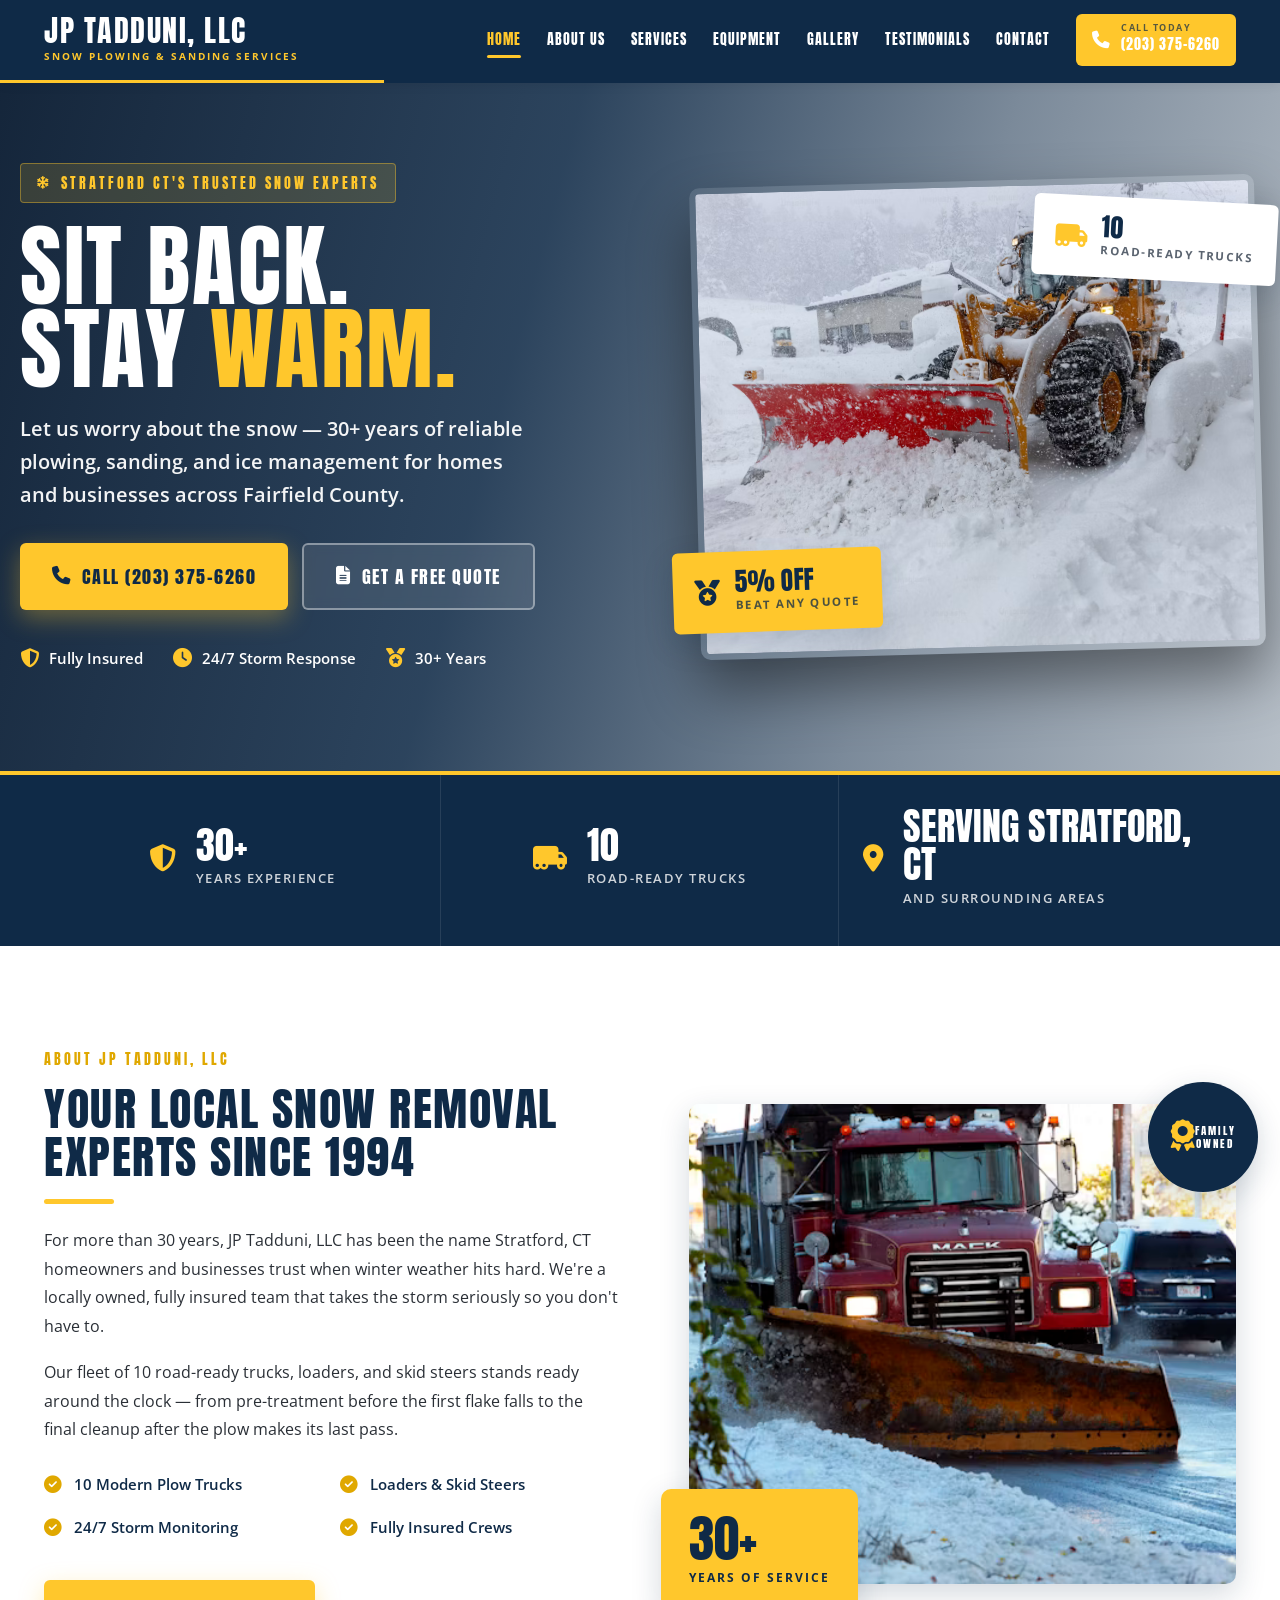
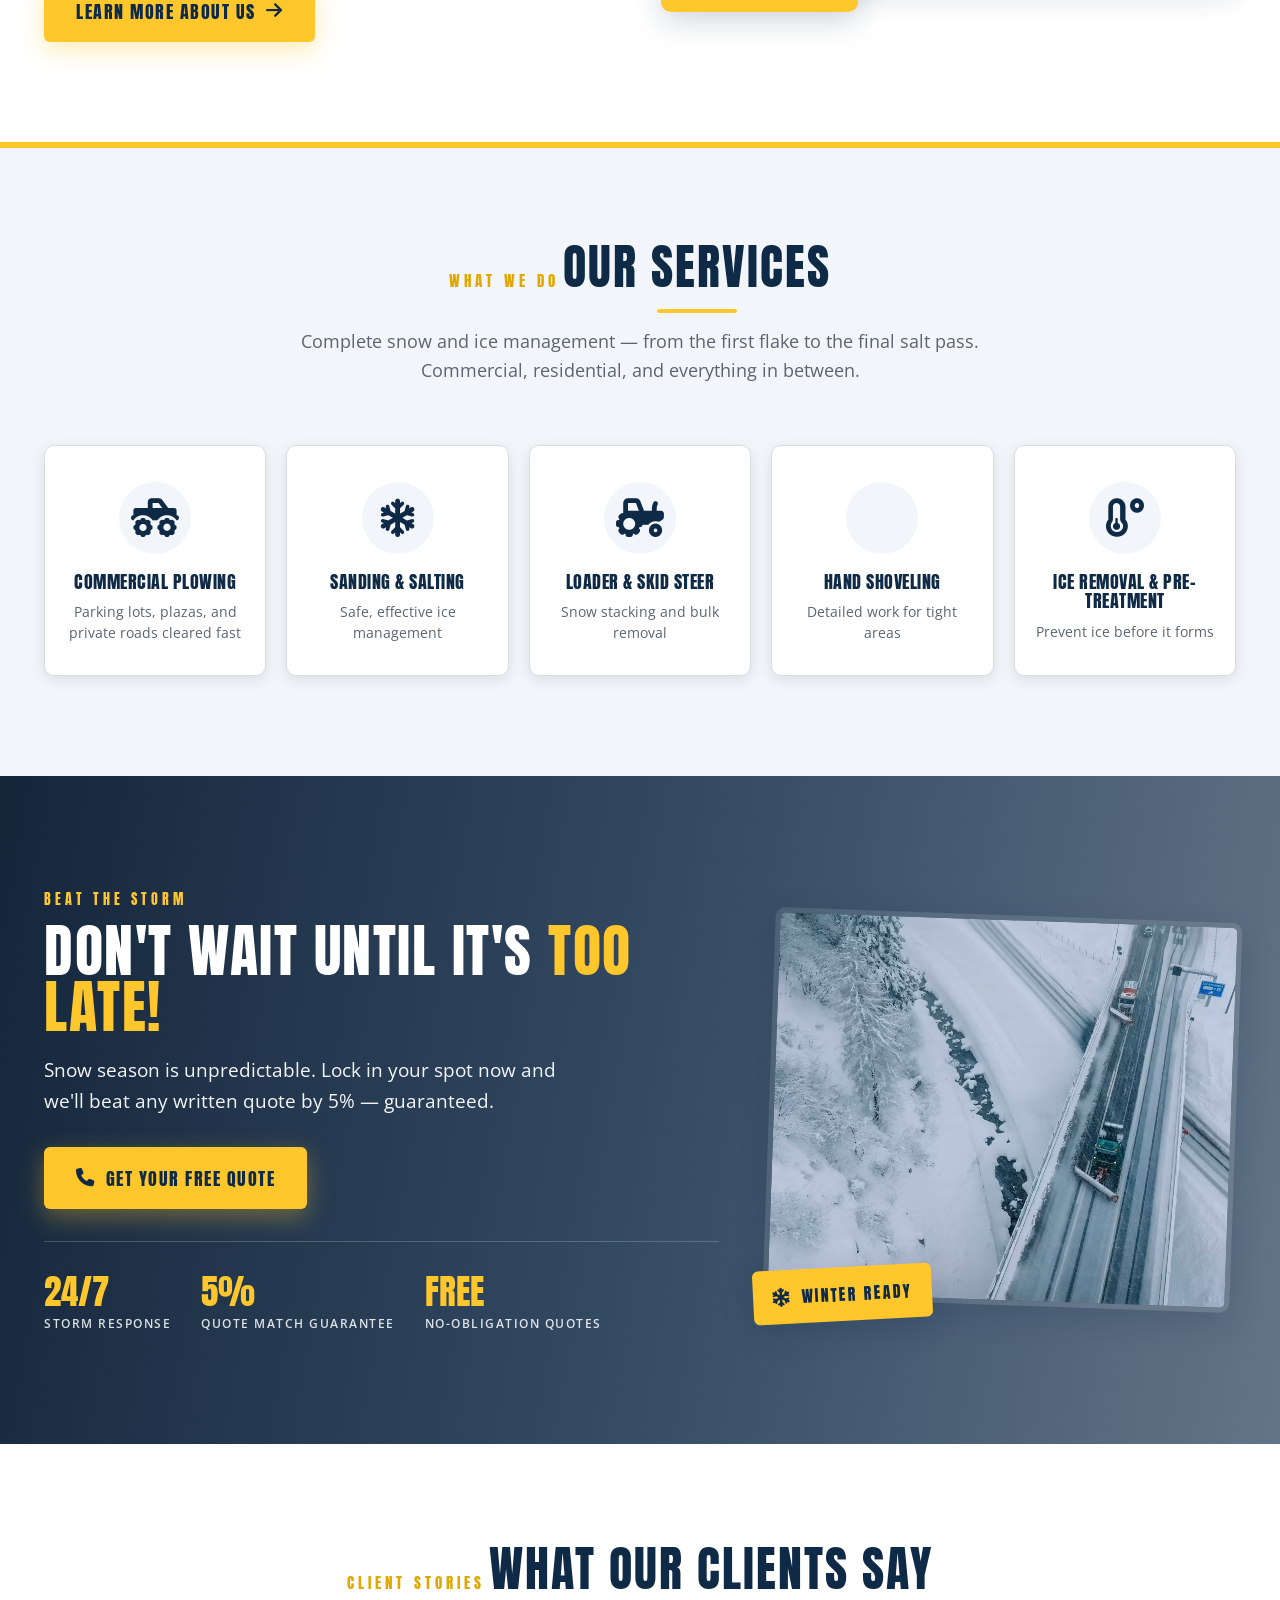
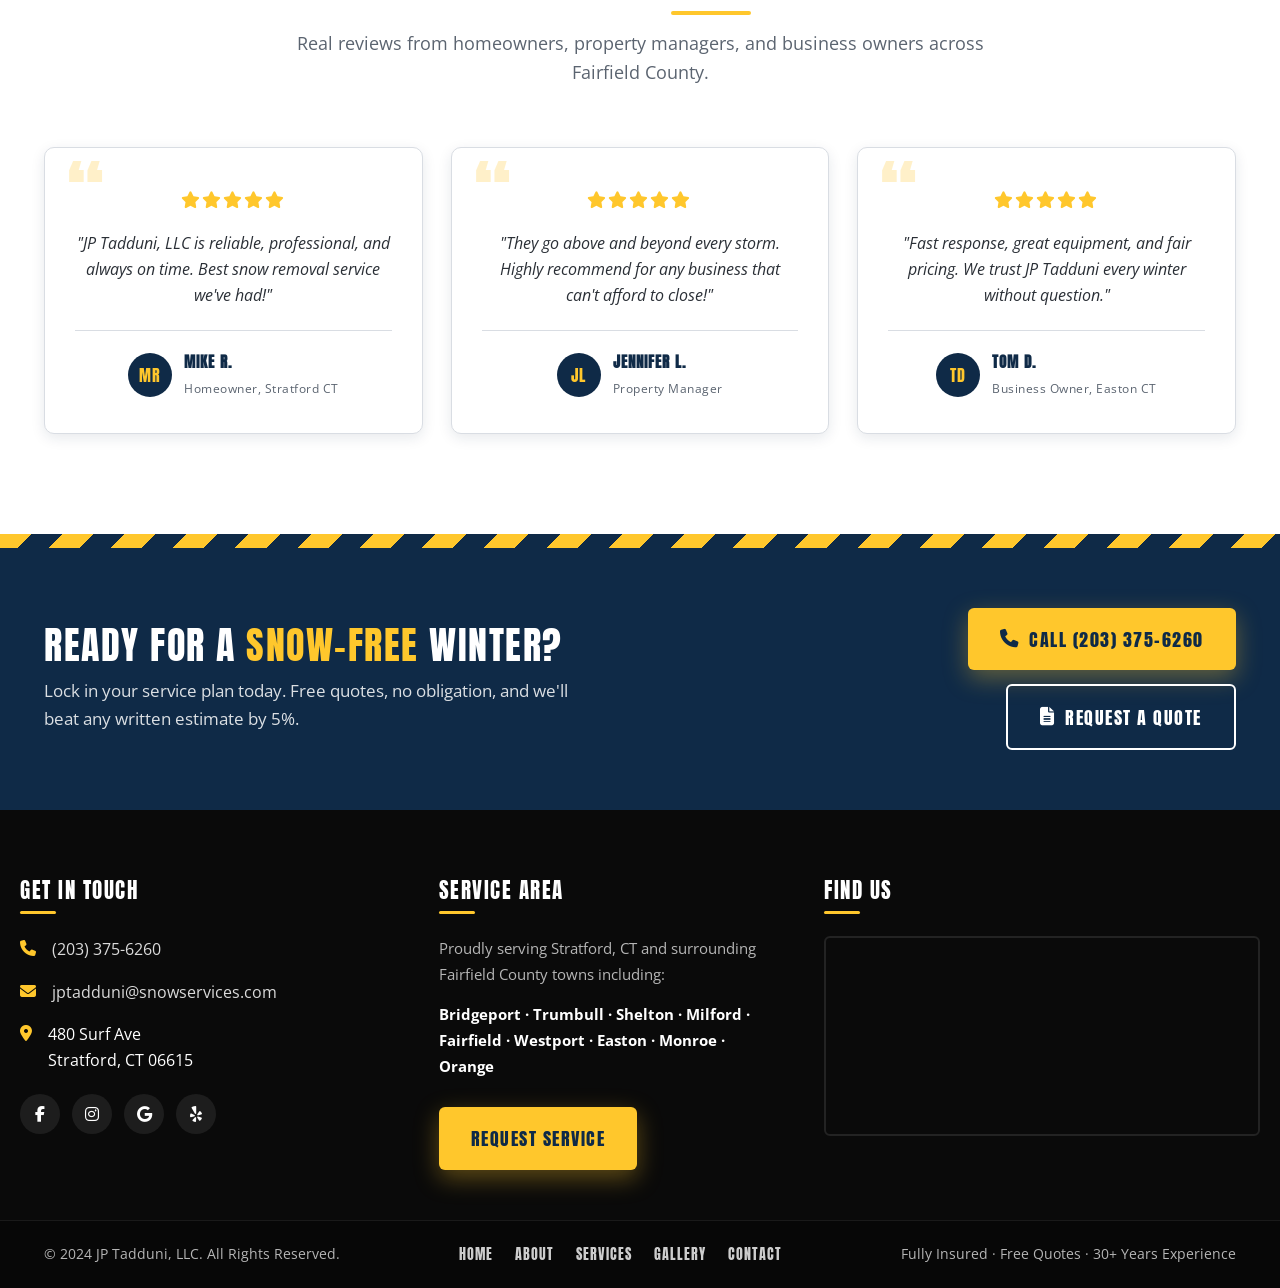
==== index.html @ 1ea990e7 "first commit" ====
<!DOCTYPE html>
<html lang="en">
<head>
  <meta charset="UTF-8" />
  <meta name="viewport" content="width=device-width, initial-scale=1.0" />
  <title>JP Tadduni, LLC | Snow Plowing & Sanding Services | Stratford, CT</title>
  <meta name="description" content="JP Tadduni, LLC provides professional snow plowing and sanding services in Stratford, CT and surrounding areas. Over 30 years experience, 10 road-ready trucks." />

  <link rel="preconnect" href="https://fonts.googleapis.com" />
  <link rel="preconnect" href="https://fonts.gstatic.com" crossorigin />
  <link href="https://fonts.googleapis.com/css2?family=Anton&family=Bebas+Neue&family=Open+Sans:wght@400;600;700&family=Roboto:wght@400;500;700&display=swap" rel="stylesheet" />
  <link rel="stylesheet" href="https://cdnjs.cloudflare.com/ajax/libs/font-awesome/6.4.0/css/all.min.css" />
  <link rel="stylesheet" href="css/style.css" />
  <style>
    .service-icon svg { width: 55px; height: 55px; fill: var(--navy); }
  </style>
</head>
<body>

  <!-- Header -->
  <header class="header">
    <div class="container header-inner">
      <a href="index.html" class="logo">
        <span class="logo-name">JP TADDUNI, LLC</span>
        <span class="logo-tagline">Snow Plowing & Sanding Services</span>
      </a>

      <nav class="nav-desktop">
        <a href="index.html">Home</a>
        <a href="about.html">About Us</a>
        <a href="services.html">Services</a>
        <a href="equipment.html">Equipment</a>
        <a href="gallery.html">Gallery</a>
        <a href="testimonials.html">Testimonials</a>
        <a href="contact.html">Contact</a>
        <a href="tel:2033756260" class="nav-cta">
          <i class="fas fa-phone"></i>
          <div>
            <small>Call Today</small>
            <span>(203) 375-6260</span>
          </div>
        </a>
      </nav>

      <button class="mobile-menu-btn" aria-label="Toggle menu">
        <i class="fas fa-bars"></i>
      </button>
    </div>

    <nav class="mobile-nav">
      <a href="index.html">Home</a>
      <a href="about.html">About Us</a>
      <a href="services.html">Services</a>
      <a href="equipment.html">Equipment</a>
      <a href="gallery.html">Gallery</a>
      <a href="testimonials.html">Testimonials</a>
      <a href="contact.html">Contact</a>
      <a href="tel:2033756260" class="nav-cta">
        <i class="fas fa-phone"></i>
        <div>
          <small>Call Today</small>
          <span>(203) 375-6260</span>
        </div>
      </a>
    </nav>
  </header>

  <!-- Hero -->
  <section class="hero">
    <div class="container hero-inner">
      <div class="hero-content">
        <span class="hero-eyebrow"><i class="fas fa-snowflake"></i> Stratford CT's Trusted Snow Experts</span>
        <h1>SIT BACK.<br>STAY <span class="accent">WARM.</span></h1>
        <p class="lead">Let us worry about the snow — 30+ years of reliable plowing, sanding, and ice management for homes and businesses across Fairfield County.</p>
        <div class="hero-actions">
          <a href="tel:2033756260" class="btn btn-primary">
            <i class="fas fa-phone"></i>
            Call (203) 375-6260
          </a>
          <a href="contact.html" class="btn btn-secondary">
            <i class="fas fa-file-lines"></i>
            Get a Free Quote
          </a>
        </div>
        <div class="hero-badges">
          <div class="hero-badge"><i class="fas fa-shield-halved"></i> Fully Insured</div>
          <div class="hero-badge"><i class="fas fa-clock"></i> 24/7 Storm Response</div>
          <div class="hero-badge"><i class="fas fa-medal"></i> 30+ Years</div>
        </div>
      </div>
      <div class="hero-image">
        <div class="hero-image-main">
          <img
            src="assets/images/snow%20deck%20clearing%20hero%20image.png"
            srcset="assets/images/snow%20deck%20clearing%20hero%20image.png 1x"
            alt="Snow deck clearing in action"
            loading="eager" />
        </div>
        <div class="hero-floating-card top">
          <i class="fas fa-truck-moving"></i>
          <div>
            <div class="num">10</div>
            <div class="label">Road-Ready Trucks</div>
          </div>
        </div>
        <div class="hero-floating-card bottom">
          <i class="fas fa-medal"></i>
          <div>
            <div class="num">5% OFF</div>
            <div class="label">Beat Any Quote</div>
          </div>
        </div>
      </div>
    </div>
  </section>

  <!-- Stats Bar -->
  <section class="stats-bar">
    <div class="container stats-grid">
      <div class="stat-item">
        <i class="fas fa-shield-alt stat-icon"></i>
        <div class="stat-text">
          <span class="stat-number">30+</span>
          <span class="stat-label">Years Experience</span>
        </div>
      </div>
      <div class="stat-item">
        <i class="fas fa-truck-moving stat-icon"></i>
        <div class="stat-text">
          <span class="stat-number">10</span>
          <span class="stat-label">Road-Ready Trucks</span>
        </div>
      </div>
      <div class="stat-item">
        <i class="fas fa-map-marker-alt stat-icon"></i>
        <div class="stat-text">
          <span class="stat-number">SERVING STRATFORD, CT</span>
          <span class="stat-label">And Surrounding Areas</span>
        </div>
      </div>
    </div>
  </section>

  <!-- About -->
  <section class="about">
    <div class="container about-inner">
      <div class="about-content">
        <span class="eyebrow">About JP Tadduni, LLC</span>
        <h2>YOUR LOCAL SNOW REMOVAL EXPERTS SINCE 1994</h2>
        <p>For more than 30 years, JP Tadduni, LLC has been the name Stratford, CT homeowners and businesses trust when winter weather hits hard. We're a locally owned, fully insured team that takes the storm seriously so you don't have to.</p>
        <p>Our fleet of 10 road-ready trucks, loaders, and skid steers stands ready around the clock — from pre-treatment before the first flake falls to the final cleanup after the plow makes its last pass.</p>
        <div class="about-features">
          <div class="about-feature">
            <i class="fas fa-check-circle"></i>
            <span>10 Modern Plow Trucks</span>
          </div>
          <div class="about-feature">
            <i class="fas fa-check-circle"></i>
            <span>Loaders & Skid Steers</span>
          </div>
          <div class="about-feature">
            <i class="fas fa-check-circle"></i>
            <span>24/7 Storm Monitoring</span>
          </div>
          <div class="about-feature">
            <i class="fas fa-check-circle"></i>
            <span>Fully Insured Crews</span>
          </div>
        </div>
        <a href="about.html" class="btn btn-primary">Learn More About Us <i class="fas fa-arrow-right"></i></a>
      </div>
      <div class="about-image">
        <div class="about-image-accent">
          <i class="fas fa-award"></i>
          <span>Family<br>Owned</span>
        </div>
        <div class="about-image-main">
          <img
            src="assets/images/about%20us%20image.png"
            srcset="assets/images/about%20us%20image.png 1x"
            alt="Snow clearing equipment on a residential lot"
            loading="lazy" />
        </div>
        <div class="about-image-badge">
          <span class="num">30+</span>
          <span class="lbl">Years of Service</span>
        </div>
      </div>
    </div>
  </section>

  <!-- Services -->
  <section class="services">
    <div class="container">
      <div class="section-header">
        <span class="eyebrow">What We Do</span>
        <h2>Our Services</h2>
        <p>Complete snow and ice management — from the first flake to the final salt pass. Commercial, residential, and everything in between.</p>
      </div>

      <div class="services-grid">
        <div class="service-card">
          <div class="service-icon">
            <i class="fas fa-truck-monster"></i>
          </div>
          <h3>Commercial Plowing</h3>
          <p>Parking lots, plazas, and private roads cleared fast</p>
        </div>

        <div class="service-card">
          <div class="service-icon">
            <i class="fas fa-snowflake"></i>
          </div>
          <h3>Sanding &amp; Salting</h3>
          <p>Safe, effective ice management</p>
        </div>

        <div class="service-card">
          <div class="service-icon">
            <i class="fas fa-tractor"></i>
          </div>
          <h3>Loader &amp; Skid Steer</h3>
          <p>Snow stacking and bulk removal</p>
        </div>

        <div class="service-card">
          <div class="service-icon">
            <i class="fas fa-shovel"></i>
          </div>
          <h3>Hand Shoveling</h3>
          <p>Detailed work for tight areas</p>
        </div>

        <div class="service-card">
          <div class="service-icon">
            <i class="fas fa-temperature-low"></i>
          </div>
          <h3>Ice Removal &amp; Pre-Treatment</h3>
          <p>Prevent ice before it forms</p>
        </div>
      </div>
    </div>
  </section>

  <!-- CTA Banner -->
  <section class="cta-banner">
    <div class="container cta-inner">
      <div class="cta-content">
        <span class="eyebrow">Beat The Storm</span>
        <h2>DON'T WAIT UNTIL IT'S <span class="accent">TOO LATE!</span></h2>
        <p>Snow season is unpredictable. Lock in your spot now and we'll beat any written quote by 5% — guaranteed.</p>
        <a href="tel:2033756260" class="btn btn-primary">
          <i class="fas fa-phone"></i>
          Get Your Free Quote
        </a>
        <div class="cta-stats">
          <div class="cta-stat">
            <div class="num">24/7</div>
            <span class="lbl">Storm Response</span>
          </div>
          <div class="cta-stat">
            <div class="num">5%</div>
            <span class="lbl">Quote Match Guarantee</span>
          </div>
          <div class="cta-stat">
            <div class="num">FREE</div>
            <span class="lbl">No-Obligation Quotes</span>
          </div>
        </div>
      </div>
      <div class="cta-image">
        <div class="cta-image-main">
          <img
            src="assets/images/multiple%20trucks%20snow%20highway.png"
            srcset="assets/images/multiple%20trucks%20snow%20highway.png 1x"
            alt="Fleet of snow plow trucks on a snowy road"
            loading="lazy" />
        </div>
        <div class="cta-image-tag">
          <i class="fas fa-snowflake"></i>
          Winter Ready
        </div>
      </div>
    </div>
  </section>

  <!-- Testimonials -->
  <section class="testimonials">
    <div class="container">
      <div class="section-header">
        <span class="eyebrow">Client Stories</span>
        <h2>What Our Clients Say</h2>
        <p>Real reviews from homeowners, property managers, and business owners across Fairfield County.</p>
      </div>

      <div class="testimonials-grid">
        <div class="testimonial-card">
          <div class="stars">
            <i class="fas fa-star"></i><i class="fas fa-star"></i><i class="fas fa-star"></i><i class="fas fa-star"></i><i class="fas fa-star"></i>
          </div>
          <p>"JP Tadduni, LLC is reliable, professional, and always on time. Best snow removal service we've had!"</p>
          <div class="testimonial-author">
            <div class="author-avatar">MR</div>
            <div class="author-info">
              <span class="name">Mike R.</span>
              <span class="role">Homeowner, Stratford CT</span>
            </div>
          </div>
        </div>

        <div class="testimonial-card">
          <div class="stars">
            <i class="fas fa-star"></i><i class="fas fa-star"></i><i class="fas fa-star"></i><i class="fas fa-star"></i><i class="fas fa-star"></i>
          </div>
          <p>"They go above and beyond every storm. Highly recommend for any business that can't afford to close!"</p>
          <div class="testimonial-author">
            <div class="author-avatar">JL</div>
            <div class="author-info">
              <span class="name">Jennifer L.</span>
              <span class="role">Property Manager</span>
            </div>
          </div>
        </div>

        <div class="testimonial-card">
          <div class="stars">
            <i class="fas fa-star"></i><i class="fas fa-star"></i><i class="fas fa-star"></i><i class="fas fa-star"></i><i class="fas fa-star"></i>
          </div>
          <p>"Fast response, great equipment, and fair pricing. We trust JP Tadduni every winter without question."</p>
          <div class="testimonial-author">
            <div class="author-avatar">TD</div>
            <div class="author-info">
              <span class="name">Tom D.</span>
              <span class="role">Business Owner, Easton CT</span>
            </div>
          </div>
        </div>
      </div>
    </div>
  </section>

  <!-- Footer -->
  <footer class="footer">
    <div class="footer-cta">
      <div class="container footer-cta-inner">
        <div>
          <h3>READY FOR A <span class="accent">SNOW-FREE</span> WINTER?</h3>
          <p>Lock in your service plan today. Free quotes, no obligation, and we'll beat any written estimate by 5%.</p>
        </div>
        <div class="footer-cta-actions">
          <a href="tel:2033756260" class="btn btn-primary"><i class="fas fa-phone"></i> Call (203) 375-6260</a>
          <a href="contact.html" class="btn btn-secondary"><i class="fas fa-file-lines"></i> Request a Quote</a>
        </div>
      </div>
    </div>

    <div class="container footer-main">
      <div class="footer-column">
        <h4>Get In Touch</h4>
        <div class="contact-item">
          <i class="fas fa-phone"></i>
          <div><a href="tel:2033756260">(203) 375-6260</a></div>
        </div>
        <div class="contact-item">
          <i class="fas fa-envelope"></i>
          <div><a href="mailto:jptadduni@snowservices.com">jptadduni@snowservices.com</a></div>
        </div>
        <div class="contact-item">
          <i class="fas fa-map-marker-alt"></i>
          <div>480 Surf Ave<br>Stratford, CT 06615</div>
        </div>
        <div class="footer-social">
          <a href="#" aria-label="Facebook"><i class="fab fa-facebook-f"></i></a>
          <a href="#" aria-label="Instagram"><i class="fab fa-instagram"></i></a>
          <a href="#" aria-label="Google"><i class="fab fa-google"></i></a>
          <a href="#" aria-label="Yelp"><i class="fab fa-yelp"></i></a>
        </div>
      </div>

      <div class="footer-column">
        <h4>Service Area</h4>
        <p>Proudly serving Stratford, CT and surrounding Fairfield County towns including:</p>
        <p><strong style="color: var(--white);">Bridgeport · Trumbull · Shelton · Milford · Fairfield · Westport · Easton · Monroe · Orange</strong></p>
        <a href="contact.html" class="btn btn-primary">Request Service</a>
      </div>

      <div class="footer-column">
        <h4>Find Us</h4>
        <div class="footer-map">
          <iframe src="https://www.google.com/maps/embed?pb=!1m18!1m12!1m3!1d3021.8571065055994!2d-73.13359568459418!3d41.20094657928213!2m3!1f0!2f0!3f0!3m2!1i1024!2i768!4f13.1!3m3!1m2!1s0x89e80f8b8b8b8b8b%3A0x8b8b8b8b8b8b8b8b!2sStratford%2C%20CT!5e0!3m2!1sen!2sus!4v1234567890" loading="lazy" title="JP Tadduni Service Area Map"></iframe>
        </div>
      </div>
    </div>

    <div class="footer-bottom">
      <div class="container footer-bottom-inner">
        <div>© 2024 JP Tadduni, LLC. All Rights Reserved.</div>
        <div class="footer-links">
          <a href="index.html">Home</a>
          <a href="about.html">About</a>
          <a href="services.html">Services</a>
          <a href="gallery.html">Gallery</a>
          <a href="contact.html">Contact</a>
        </div>
        <div>Fully Insured · Free Quotes · 30+ Years Experience</div>
      </div>
    </div>
  </footer>

  <a href="tel:2033756260" class="sticky-call">
    <i class="fas fa-phone"></i> CALL NOW (203) 375-6260
  </a>

  <script src="js/main.js"></script>
</body>
</html>
---- css/style.css ----
/* =====================================================
   JP Tadduni, LLC — Multi-Page Website Stylesheet (Refreshed)
   Color Palette:
   Navy: #0F2A47
   Navy Mid: #1E3A5F
   Yellow: #FFC72C
   Yellow Dark: #E0A800
   Black: #0A0A0A
   Ice Gray: #F2F5F9
   Light Gray: #ECECEC
   White: #ffffff
   ===================================================== */

:root {
  --navy: #0F2A47;
  --navy-mid: #1E3A5F;
  --navy-dark: #081a30;
  --navy-light: #2c5587;
  --yellow: #FFC72C;
  --yellow-dark: #E0A800;
  --black: #0A0A0A;
  --ice-gray: #F2F5F9;
  --light-gray: #ECECEC;
  --white: #ffffff;
  --text: #2a2f36;
  --text-light: #5b6470;
  --border: #d9dde3;
  --shadow: 0 10px 30px rgba(15,42,71,0.18);
  --shadow-sm: 0 4px 14px rgba(15,42,71,0.10);
  --shadow-yellow: 0 8px 24px rgba(255,199,44,0.35);
  --radius: 10px;
  --radius-sm: 6px;
}

* {
  margin: 0;
  padding: 0;
  box-sizing: border-box;
}

html {
  scroll-behavior: smooth;
}

body {
  font-family: 'Open Sans', 'Roboto', sans-serif;
  color: var(--text);
  line-height: 1.65;
  background: var(--white);
  overflow-x: hidden;
}

h1, h2, h3, h4, h5, h6 {
  font-family: 'Anton', 'Bebas Neue', sans-serif;
  font-weight: 400;
  line-height: 1.05;
  color: var(--navy);
  text-transform: uppercase;
  letter-spacing: 1.5px;
}

a {
  text-decoration: none;
  color: inherit;
}

img {
  max-width: 100%;
  height: auto;
  display: block;
}

.container {
  width: 100%;
  max-width: 1240px;
  margin: 0 auto;
  padding: 0 24px;
}

/* =====================================================
   Buttons
   ===================================================== */
.btn {
  display: inline-flex;
  align-items: center;
  justify-content: center;
  gap: 10px;
  padding: 16px 32px;
  font-family: 'Anton', 'Bebas Neue', sans-serif;
  font-size: 1.15rem;
  letter-spacing: 1.5px;
  text-transform: uppercase;
  border: none;
  cursor: pointer;
  transition: transform 0.25s ease, box-shadow 0.25s ease, background 0.25s ease, color 0.25s ease;
  border-radius: 6px;
}

.btn-primary {
  background: var(--yellow);
  color: var(--navy);
  box-shadow: var(--shadow-yellow);
}

.btn-primary:hover {
  background: var(--yellow-dark);
  transform: translateY(-3px);
  box-shadow: 0 12px 28px rgba(255,199,44,0.45);
}

.btn-outline {
  background: transparent;
  color: var(--white);
  border: 2px solid var(--white);
}

.btn-outline:hover {
  background: var(--white);
  color: var(--navy);
}

.btn-dark {
  background: var(--navy);
  color: var(--white);
}

.btn-dark:hover {
  background: var(--navy-dark);
}

/* =====================================================
   Section Header
   ===================================================== */
.section-header {
  text-align: center;
  margin-bottom: 60px;
}

.section-header .eyebrow {
  display: inline-block;
  font-family: 'Anton', 'Bebas Neue', sans-serif;
  font-size: 0.95rem;
  letter-spacing: 4px;
  color: var(--yellow-dark);
  margin-bottom: 14px;
  text-transform: uppercase;
}

.section-header h2 {
  font-size: 3rem;
  margin-bottom: 14px;
  position: relative;
  display: inline-block;
  letter-spacing: 2px;
}

.section-header h2::after {
  content: '';
  display: block;
  width: 80px;
  height: 4px;
  background: var(--yellow);
  margin: 16px auto 0;
  border-radius: 2px;
}

.section-header p {
  color: var(--text-light);
  font-size: 1.1rem;
  max-width: 720px;
  margin: 0 auto;
}

/* =====================================================
   Page Header (interior pages)
   ===================================================== */
.page-header {
  background: var(--navy);
  color: var(--white);
  padding: 90px 0 80px;
  text-align: center;
  position: relative;
  overflow: hidden;
}

.page-header::before {
  content: '';
  position: absolute;
  top: 0; left: 0; right: 0; bottom: 0;
  background: url('https://images.unsplash.com/photo-1612999070043-3df8c45b8cba?w=1920&q=80') center/cover no-repeat;
  opacity: 0.18;
  filter: contrast(1.1);
}

.page-header::after {
  content: '';
  position: absolute;
  bottom: 0; left: 0; right: 0;
  height: 6px;
  background: linear-gradient(90deg, var(--yellow) 0%, var(--yellow) 50%, var(--navy) 50%, var(--navy) 100%);
}

.page-header .container {
  position: relative;
  z-index: 1;
}

.page-header h1 {
  font-size: 4rem;
  color: var(--white);
  margin-bottom: 12px;
  letter-spacing: 2px;
}

.page-header p {
  font-size: 1.2rem;
  opacity: 0.92;
}

/* =====================================================
   Breadcrumbs
   ===================================================== */
.breadcrumbs {
  background: var(--ice-gray);
  padding: 16px 0;
  border-bottom: 1px solid var(--border);
}

.breadcrumbs span {
  color: var(--text-light);
  font-size: 0.9rem;
}

.breadcrumbs a {
  color: var(--navy);
  font-weight: 600;
  transition: color 0.3s;
}

.breadcrumbs a:hover {
  color: var(--yellow-dark);
}

.breadcrumbs .current {
  color: var(--text);
  font-weight: 700;
}

/* =====================================================
   Header
   ===================================================== */
.header {
  background: var(--navy);
  position: sticky;
  top: 0;
  z-index: 1000;
  box-shadow: 0 2px 20px rgba(0,0,0,0.18);
}

.header::after {
  content: '';
  display: block;
  height: 3px;
  background: linear-gradient(90deg, var(--yellow) 0%, var(--yellow) 30%, transparent 30%, transparent 100%);
}

.header-inner {
  display: flex;
  align-items: center;
  justify-content: space-between;
  height: 80px;
}

.logo {
  display: flex;
  flex-direction: column;
  gap: 2px;
}

.logo-name {
  font-family: 'Anton', 'Bebas Neue', sans-serif;
  font-size: 1.9rem;
  color: var(--white);
  line-height: 1;
  letter-spacing: 1.5px;
}

.logo-tagline {
  font-size: 0.65rem;
  color: var(--yellow);
  text-transform: uppercase;
  letter-spacing: 2px;
  font-weight: 700;
}

.nav-desktop {
  display: flex;
  align-items: center;
  gap: 26px;
}

.nav-desktop a {
  font-family: 'Anton', 'Bebas Neue', sans-serif;
  font-size: 0.9rem;
  color: var(--white);
  text-transform: uppercase;
  letter-spacing: 1px;
  transition: color 0.3s;
  position: relative;
}

.nav-desktop a::after {
  content: '';
  position: absolute;
  bottom: -6px;
  left: 0;
  width: 0;
  height: 3px;
  background: var(--yellow);
  transition: width 0.3s;
  border-radius: 2px;
}

.nav-desktop a:hover,
.nav-desktop a.active {
  color: var(--yellow);
}

.nav-desktop a:hover::after,
.nav-desktop a.active::after {
  width: 100%;
}

.nav-cta {
  display: flex;
  align-items: center;
  gap: 10px;
  background: var(--yellow);
  color: var(--navy);
  padding: 10px 16px;
  border-radius: 6px;
  font-family: 'Anton', 'Bebas Neue', sans-serif;
  font-size: 0.95rem;
  letter-spacing: 1px;
  transition: all 0.3s;
  text-transform: uppercase;
}

.nav-cta:hover {
  background: var(--yellow-dark);
  color: var(--navy);
  transform: translateY(-1px);
}

.nav-cta i {
  font-size: 1.1rem;
}

.nav-cta small {
  display: block;
  font-size: 0.55rem;
  text-transform: uppercase;
  letter-spacing: 1.5px;
  line-height: 1;
  color: var(--navy);
  opacity: 0.7;
  font-family: 'Open Sans', sans-serif;
  font-weight: 700;
}

.mobile-menu-btn {
  display: none;
  background: none;
  border: none;
  font-size: 1.5rem;
  color: var(--white);
  cursor: pointer;
}

.mobile-nav {
  display: none;
  position: absolute;
  top: 80px;
  left: 0;
  width: 100%;
  background: var(--navy);
  flex-direction: column;
  padding: 16px 24px 24px;
  border-top: 3px solid var(--yellow);
}

.mobile-nav.active {
  display: flex;
}

.mobile-nav a {
  padding: 14px 0;
  font-family: 'Anton', 'Bebas Neue', sans-serif;
  font-size: 1.1rem;
  color: var(--white);
  border-bottom: 1px solid rgba(255,255,255,0.08);
  letter-spacing: 1px;
}

.mobile-nav a.active {
  color: var(--yellow);
}

.mobile-nav .nav-cta {
  justify-content: center;
  margin-top: 16px;
  text-align: center;
}

/* =====================================================
   Hero (Home)
   ===================================================== */
.hero {
  position: relative;
  min-height: 640px;
  display: flex;
  align-items: center;
  color: var(--white);
  overflow: hidden;
  isolation: isolate;
}

.hero::before {
  content: '';
  position: absolute;
  inset: 0;
  background: url('https://images.unsplash.com/photo-1612999070043-3df8c45b8cba?w=1920&q=80') center/cover no-repeat;
  z-index: -2;
  filter: contrast(1.05);
}

.hero::after {
  content: '';
  position: absolute;
  inset: 0;
  background: linear-gradient(105deg,
    rgba(8,26,48,0.95) 0%,
    rgba(15,42,71,0.88) 40%,
    rgba(15,42,71,0.55) 70%,
    rgba(15,42,71,0.30) 100%);
  z-index: -1;
}

.hero-inner {
  display: grid;
  grid-template-columns: 1.05fr 0.95fr;
  gap: 50px;
  align-items: center;
  padding: 80px 0 100px;
}

.hero-content {
  max-width: 640px;
}

.hero-eyebrow {
  display: inline-flex;
  align-items: center;
  gap: 10px;
  background: rgba(255,199,44,0.15);
  border: 1px solid rgba(255,199,44,0.4);
  color: var(--yellow);
  font-family: 'Anton', 'Bebas Neue', sans-serif;
  font-size: 0.85rem;
  letter-spacing: 3px;
  padding: 8px 16px;
  border-radius: 4px;
  margin-bottom: 22px;
  text-transform: uppercase;
}

.hero-eyebrow i {
  font-size: 0.8rem;
}

.hero-content h1 {
  font-size: 5.6rem;
  color: var(--white);
  margin-bottom: 22px;
  line-height: 0.92;
  letter-spacing: 2px;
}

.hero-content h1 .accent {
  color: var(--yellow);
  display: inline-block;
}

.hero-content .lead {
  font-size: 1.25rem;
  margin-bottom: 32px;
  font-weight: 600;
  opacity: 0.95;
  max-width: 520px;
}

.hero-actions {
  display: flex;
  gap: 14px;
  flex-wrap: wrap;
  margin-bottom: 36px;
}

.hero-actions .btn-secondary {
  background: rgba(255,255,255,0.10);
  border: 2px solid rgba(255,255,255,0.4);
  color: var(--white);
  backdrop-filter: blur(6px);
}

.hero-actions .btn-secondary:hover {
  background: var(--white);
  color: var(--navy);
  border-color: var(--white);
}

.hero-badges {
  display: flex;
  gap: 30px;
  flex-wrap: wrap;
}

.hero-badge {
  display: flex;
  align-items: center;
  gap: 10px;
  font-size: 0.95rem;
  font-weight: 600;
}

.hero-badge i {
  color: var(--yellow);
  font-size: 1.2rem;
}

.hero-image {
  position: relative;
  display: flex;
  justify-content: center;
}

.hero-image-main {
  position: relative;
  border-radius: var(--radius);
  overflow: hidden;
  box-shadow: 0 30px 60px rgba(0,0,0,0.45);
  border: 6px solid rgba(255,255,255,0.10);
  transform: rotate(-1.5deg);
  max-width: 100%;
}

.hero-image-main img {
  width: 100%;
  height: 460px;
  object-fit: cover;
  display: block;
}

.hero-floating-card {
  position: absolute;
  background: var(--white);
  color: var(--navy);
  padding: 18px 22px;
  border-radius: var(--radius-sm);
  box-shadow: var(--shadow);
  display: flex;
  align-items: center;
  gap: 14px;
}

.hero-floating-card.top {
  top: 18px;
  right: -16px;
  transform: rotate(3deg);
}

.hero-floating-card.bottom {
  bottom: 22px;
  left: -22px;
  transform: rotate(-2deg);
  background: var(--yellow);
}

.hero-floating-card i {
  font-size: 1.6rem;
  color: var(--yellow);
}

.hero-floating-card.bottom i {
  color: var(--navy);
}

.hero-floating-card .num {
  font-family: 'Anton', 'Bebas Neue', sans-serif;
  font-size: 1.6rem;
  line-height: 1;
}

.hero-floating-card .label {
  font-size: 0.72rem;
  letter-spacing: 1.5px;
  text-transform: uppercase;
  color: var(--text-light);
  font-weight: 700;
}

.hero-floating-card.bottom .label {
  color: var(--navy);
  opacity: 0.75;
}

/* =====================================================
   Stats Bar
   ===================================================== */
.stats-bar {
  background: var(--navy);
  color: var(--white);
  padding: 0;
  position: relative;
}

.stats-bar::before {
  content: '';
  position: absolute;
  top: 0; left: 0; right: 0;
  height: 4px;
  background: var(--yellow);
}

.stats-grid {
  display: grid;
  grid-template-columns: repeat(3, 1fr);
  gap: 0;
}

.stat-item {
  display: flex;
  align-items: center;
  justify-content: center;
  gap: 20px;
  padding: 36px 24px;
  border-right: 1px solid rgba(255,255,255,0.10);
}

.stat-item:last-child {
  border-right: none;
}

.stat-icon-wrap {
  width: 60px;
  height: 60px;
  background: rgba(255,199,44,0.15);
  border-radius: 50%;
  display: flex;
  align-items: center;
  justify-content: center;
  flex-shrink: 0;
}

.stat-icon {
  font-size: 1.7rem;
  color: var(--yellow);
}

.stat-text {
  text-align: left;
}

.stat-number {
  font-family: 'Anton', 'Bebas Neue', sans-serif;
  font-size: 2.4rem;
  line-height: 1;
  display: block;
  color: var(--white);
}

.stat-label {
  font-size: 0.8rem;
  text-transform: uppercase;
  letter-spacing: 1.5px;
  line-height: 1.3;
  color: rgba(255,255,255,0.8);
  font-weight: 600;
}

/* =====================================================
   About Section / Page
   ===================================================== */
.about {
  padding: 100px 0;
  background: var(--white);
  position: relative;
}

.about-inner {
  display: grid;
  grid-template-columns: 1.05fr 1fr;
  gap: 70px;
  align-items: center;
}

.about-content .eyebrow {
  display: inline-block;
  font-family: 'Anton', 'Bebas Neue', sans-serif;
  font-size: 0.9rem;
  letter-spacing: 3px;
  color: var(--yellow-dark);
  margin-bottom: 12px;
  text-transform: uppercase;
}

.about-content h2 {
  font-size: 2.9rem;
  margin-bottom: 22px;
  text-align: left;
  letter-spacing: 1.5px;
}

.about-content h2::after {
  content: '';
  display: block;
  width: 70px;
  height: 5px;
  background: var(--yellow);
  margin: 18px 0 0;
  border-radius: 3px;
}

.about-content p {
  margin-bottom: 18px;
  color: var(--text);
  line-height: 1.75;
  font-size: 1.02rem;
}

.about-features {
  display: grid;
  grid-template-columns: 1fr 1fr;
  gap: 18px;
  margin: 28px 0 32px;
}

.about-feature {
  display: flex;
  gap: 12px;
  align-items: flex-start;
}

.about-feature i {
  font-size: 1.1rem;
  color: var(--yellow-dark);
  margin-top: 4px;
  flex-shrink: 0;
}

.about-feature span {
  font-size: 0.95rem;
  font-weight: 600;
  color: var(--navy);
}

.about-content .btn {
  margin-top: 8px;
}

.about-image {
  position: relative;
}

.about-image-main {
  border-radius: var(--radius);
  overflow: hidden;
  box-shadow: var(--shadow);
  position: relative;
  z-index: 1;
}

.about-image-main img {
  width: 100%;
  height: 480px;
  object-fit: cover;
  display: block;
}

.about-image-badge {
  position: absolute;
  bottom: -28px;
  left: -28px;
  background: var(--yellow);
  color: var(--navy);
  padding: 24px 28px;
  border-radius: var(--radius);
  box-shadow: var(--shadow);
  z-index: 2;
}

.about-image-badge .num {
  font-family: 'Anton', 'Bebas Neue', sans-serif;
  font-size: 3.2rem;
  line-height: 1;
  display: block;
}

.about-image-badge .lbl {
  font-size: 0.75rem;
  letter-spacing: 2px;
  text-transform: uppercase;
  font-weight: 700;
  margin-top: 4px;
  display: block;
}

.about-image-accent {
  position: absolute;
  top: -22px;
  right: -22px;
  width: 110px;
  height: 110px;
  background: var(--navy);
  border-radius: 50%;
  display: flex;
  align-items: center;
  justify-content: center;
  text-align: center;
  color: var(--white);
  z-index: 2;
  box-shadow: var(--shadow);
}

.about-image-accent i {
  font-size: 2rem;
  color: var(--yellow);
  margin-bottom: 4px;
  display: block;
}

.about-image-accent span {
  font-family: 'Anton', 'Bebas Neue', sans-serif;
  font-size: 0.7rem;
  letter-spacing: 2px;
  text-transform: uppercase;
  line-height: 1.2;
  display: block;
}

/* Values grid (used on About page) */
.values-grid {
  display: grid;
  grid-template-columns: repeat(3, 1fr);
  gap: 24px;
  margin-top: 50px;
}

.value-card {
  background: var(--white);
  padding: 32px 26px;
  border-radius: var(--radius);
  text-align: center;
  box-shadow: var(--shadow-sm);
  border: 1px solid var(--border);
  transition: all 0.3s ease;
}

.value-card:hover {
  transform: translateY(-6px);
  box-shadow: var(--shadow);
  border-color: var(--yellow);
}

.value-card .icon-wrap {
  width: 64px;
  height: 64px;
  background: var(--navy);
  color: var(--yellow);
  border-radius: 50%;
  display: flex;
  align-items: center;
  justify-content: center;
  margin: 0 auto 18px;
  font-size: 1.6rem;
}

.value-card h3 {
  font-size: 1.3rem;
  margin-bottom: 10px;
}

.value-card p {
  font-size: 0.95rem;
  color: var(--text-light);
}

/* =====================================================
   Services Section / Page
   ===================================================== */
.services {
  padding: 100px 0;
  background: var(--ice-gray);
  position: relative;
}

.services::before {
  content: '';
  position: absolute;
  top: 0; left: 0; right: 0;
  height: 6px;
  background: var(--yellow);
}

.services-grid {
  display: grid;
  grid-template-columns: repeat(5, 1fr);
  gap: 20px;
}

.service-card {
  background: var(--white);
  padding: 36px 20px 32px;
  text-align: center;
  border-radius: var(--radius);
  transition: all 0.3s ease;
  box-shadow: var(--shadow-sm);
  position: relative;
  overflow: hidden;
  border: 1px solid var(--border);
}

.service-card::before {
  content: '';
  position: absolute;
  top: 0; left: 0; right: 0;
  height: 4px;
  background: var(--yellow);
  transform: scaleX(0);
  transform-origin: left;
  transition: transform 0.35s ease;
}

.service-card:hover {
  transform: translateY(-8px);
  box-shadow: var(--shadow);
  border-color: transparent;
}

.service-card:hover::before {
  transform: scaleX(1);
}

.service-icon {
  width: 72px;
  height: 72px;
  margin: 0 auto 18px;
  color: var(--navy);
  font-size: 2.4rem;
  display: flex;
  align-items: center;
  justify-content: center;
  background: var(--ice-gray);
  border-radius: 50%;
  transition: all 0.3s;
}

.service-card:hover .service-icon {
  background: var(--yellow);
  color: var(--navy);
}

.service-card h3 {
  font-size: 1.15rem;
  margin-bottom: 10px;
  color: var(--navy);
  letter-spacing: 0.5px;
}

.service-card p {
  font-size: 0.88rem;
  color: var(--text-light);
  line-height: 1.5;
}

/* Service detail cards (services page) */
.service-detail-grid {
  display: grid;
  grid-template-columns: repeat(2, 1fr);
  gap: 30px;
}

.service-detail-card {
  display: grid;
  grid-template-columns: 160px 1fr;
  gap: 0;
  background: var(--white);
  border-radius: var(--radius);
  overflow: hidden;
  box-shadow: var(--shadow-sm);
  border: 1px solid var(--border);
  transition: all 0.3s ease;
}

.service-detail-card:hover {
  transform: translateY(-6px);
  box-shadow: var(--shadow);
}

.service-detail-card .service-image {
  min-height: 100%;
  position: relative;
  overflow: hidden;
}

.service-detail-card .service-image img {
  width: 100%;
  height: 100%;
  object-fit: cover;
  transition: transform 0.5s ease;
}

.service-detail-card:hover .service-image img {
  transform: scale(1.08);
}

.service-detail-card .service-info {
  padding: 30px 28px;
}

.service-detail-card .service-info h3 {
  font-size: 1.5rem;
  margin-bottom: 12px;
  display: flex;
  align-items: center;
  gap: 10px;
}

.service-detail-card .service-info h3::before {
  content: '';
  display: inline-block;
  width: 28px;
  height: 3px;
  background: var(--yellow);
}

.service-detail-card .service-info p {
  color: var(--text-light);
  margin-bottom: 16px;
}

.service-detail-card .service-info ul {
  list-style: none;
  margin: 0;
  padding: 0;
}

.service-detail-card .service-info ul li {
  padding: 6px 0 6px 26px;
  color: var(--text);
  position: relative;
  font-size: 0.95rem;
}

.service-detail-card .service-info ul li::before {
  content: '\f00c';
  font-family: 'Font Awesome 6 Free';
  font-weight: 900;
  color: var(--yellow);
  position: absolute;
  left: 0;
  top: 7px;
  font-size: 0.85rem;
}

/* =====================================================
   CTA Banner (poster)
   ===================================================== */
.cta-banner {
  position: relative;
  padding: 110px 0;
  color: var(--white);
  overflow: hidden;
  isolation: isolate;
}

.cta-banner::before {
  content: '';
  position: absolute;
  inset: 0;
  background: url('https://images.unsplash.com/photo-1542601906990-b4d3fb778b09?w=1920&q=80') center/cover no-repeat;
  z-index: -2;
}

.cta-banner::after {
  content: '';
  position: absolute;
  inset: 0;
  background: linear-gradient(100deg,
    rgba(8,26,48,0.95) 0%,
    rgba(15,42,71,0.85) 50%,
    rgba(15,42,71,0.65) 100%);
  z-index: -1;
}

.cta-banner::marker,
.cta-inner {
  position: relative;
}

.cta-inner {
  display: grid;
  grid-template-columns: 1.3fr 0.9fr;
  gap: 50px;
  align-items: center;
}

.cta-content .eyebrow {
  display: inline-block;
  font-family: 'Anton', 'Bebas Neue', sans-serif;
  font-size: 0.85rem;
  letter-spacing: 4px;
  color: var(--yellow);
  margin-bottom: 12px;
  text-transform: uppercase;
}

.cta-content h2 {
  font-size: 3.6rem;
  color: var(--white);
  margin-bottom: 18px;
  letter-spacing: 1.5px;
  line-height: 0.98;
}

.cta-content h2 .accent {
  color: var(--yellow);
}

.cta-content p {
  font-size: 1.2rem;
  margin-bottom: 30px;
  opacity: 0.95;
  max-width: 540px;
}

.cta-stats {
  display: flex;
  gap: 30px;
  margin-top: 32px;
  padding-top: 32px;
  border-top: 1px solid rgba(255,255,255,0.20);
}

.cta-stat .num {
  font-family: 'Anton', 'Bebas Neue', sans-serif;
  font-size: 2.2rem;
  color: var(--yellow);
  line-height: 1;
}

.cta-stat .lbl {
  font-size: 0.78rem;
  letter-spacing: 1.5px;
  text-transform: uppercase;
  opacity: 0.85;
  font-weight: 600;
  margin-top: 4px;
  display: block;
}

.cta-image {
  position: relative;
}

.cta-image-main {
  border-radius: var(--radius);
  overflow: hidden;
  box-shadow: var(--shadow);
  border: 5px solid rgba(255,255,255,0.10);
  transform: rotate(2deg);
}

.cta-image-main img {
  width: 100%;
  height: 380px;
  object-fit: cover;
}

.cta-image-tag {
  position: absolute;
  bottom: -16px;
  left: -16px;
  background: var(--yellow);
  color: var(--navy);
  padding: 14px 20px;
  border-radius: var(--radius-sm);
  font-family: 'Anton', 'Bebas Neue', sans-serif;
  font-size: 1rem;
  letter-spacing: 2px;
  text-transform: uppercase;
  box-shadow: var(--shadow);
  display: flex;
  align-items: center;
  gap: 10px;
  transform: rotate(-3deg);
}

.cta-image-tag i {
  font-size: 1.2rem;
}

/* =====================================================
   Testimonials
   ===================================================== */
.testimonials {
  padding: 100px 0;
  background: var(--white);
  position: relative;
}

.testimonials-grid {
  display: grid;
  grid-template-columns: repeat(3, 1fr);
  gap: 28px;
}

.testimonial-card {
  background: var(--white);
  padding: 38px 30px 32px;
  border-radius: var(--radius);
  text-align: center;
  box-shadow: var(--shadow-sm);
  border: 1px solid var(--border);
  transition: all 0.3s ease;
  position: relative;
}

.testimonial-card:hover {
  transform: translateY(-6px);
  box-shadow: var(--shadow);
  border-color: var(--yellow);
}

.testimonial-card::before {
  content: '\201C';
  position: absolute;
  top: 8px;
  left: 22px;
  font-family: 'Anton', 'Bebas Neue', sans-serif;
  font-size: 5rem;
  color: var(--yellow);
  opacity: 0.25;
  line-height: 1;
}

.testimonial-card .stars {
  color: var(--yellow);
  font-size: 1.05rem;
  margin-bottom: 18px;
  letter-spacing: 2px;
}

.testimonial-card p {
  font-style: italic;
  margin-bottom: 22px;
  color: var(--text);
  font-size: 1rem;
  line-height: 1.6;
}

.testimonial-author {
  display: flex;
  align-items: center;
  justify-content: center;
  gap: 12px;
  padding-top: 18px;
  border-top: 1px solid var(--border);
}

.author-avatar {
  width: 44px;
  height: 44px;
  border-radius: 50%;
  background: var(--navy);
  color: var(--yellow);
  display: flex;
  align-items: center;
  justify-content: center;
  font-family: 'Anton', 'Bebas Neue', sans-serif;
  font-size: 1rem;
  letter-spacing: 1px;
  flex-shrink: 0;
}

.author-info {
  text-align: left;
}

.testimonial-author .name {
  font-weight: 700;
  color: var(--navy);
  font-size: 0.95rem;
  display: block;
  font-family: 'Anton', 'Bebas Neue', sans-serif;
  letter-spacing: 1px;
  text-transform: uppercase;
}

.testimonial-author .role {
  font-size: 0.78rem;
  color: var(--text-light);
  letter-spacing: 0.5px;
}

/* =====================================================
   Equipment Page
   ===================================================== */
.equipment {
  padding: 100px 0;
  background: var(--white);
}

.equipment-grid {
  display: grid;
  grid-template-columns: repeat(3, 1fr);
  gap: 30px;
}

.equipment-card {
  background: var(--white);
  border-radius: var(--radius);
  overflow: hidden;
  box-shadow: var(--shadow-sm);
  border: 1px solid var(--border);
  transition: all 0.3s ease;
}

.equipment-card:hover {
  transform: translateY(-8px);
  box-shadow: var(--shadow);
  border-color: var(--yellow);
}

.equipment-card .equipment-image {
  height: 220px;
  overflow: hidden;
  position: relative;
}

.equipment-card .equipment-image::after {
  content: '';
  position: absolute;
  bottom: 0; left: 0; right: 0;
  height: 50%;
  background: linear-gradient(transparent, rgba(15,42,71,0.5));
}

.equipment-card .equipment-image img {
  width: 100%;
  height: 100%;
  object-fit: cover;
  transition: transform 0.5s ease;
}

.equipment-card:hover .equipment-image img {
  transform: scale(1.08);
}

.equipment-card .equipment-info {
  padding: 26px;
}

.equipment-card .equipment-info h3 {
  font-size: 1.4rem;
  margin-bottom: 10px;
}

.equipment-card .equipment-info p {
  color: var(--text-light);
  font-size: 0.95rem;
}

/* =====================================================
   Gallery Page
   ===================================================== */
.gallery {
  padding: 100px 0;
  background: var(--ice-gray);
}

.gallery-grid {
  display: grid;
  grid-template-columns: repeat(4, 1fr);
  gap: 20px;
}

.gallery-item {
  position: relative;
  border-radius: var(--radius);
  overflow: hidden;
  box-shadow: var(--shadow-sm);
  aspect-ratio: 4 / 3;
  cursor: pointer;
}

.gallery-item img {
  width: 100%;
  height: 100%;
  object-fit: cover;
  transition: transform 0.5s ease;
}

.gallery-item:hover img {
  transform: scale(1.10);
}

.gallery-item.large {
  grid-column: span 2;
  grid-row: span 2;
  aspect-ratio: 1 / 1;
}

.gallery-caption {
  position: absolute;
  bottom: 0;
  left: 0;
  right: 0;
  background: linear-gradient(transparent, rgba(8,26,48,0.92));
  color: var(--white);
  padding: 28px 20px 18px;
  transform: translateY(100%);
  transition: transform 0.35s ease;
}

.gallery-item:hover .gallery-caption {
  transform: translateY(0);
}

.gallery-caption h4 {
  color: var(--white);
  font-size: 1.15rem;
  margin-bottom: 4px;
  letter-spacing: 1px;
}

.gallery-caption p {
  font-size: 0.82rem;
  opacity: 0.9;
}

/* =====================================================
   Contact Page
   ===================================================== */
.contact-section {
  padding: 100px 0;
  background: var(--white);
}

.contact-grid {
  display: grid;
  grid-template-columns: 1.2fr 1fr;
  gap: 50px;
  align-items: start;
}

.contact-form {
  background: var(--ice-gray);
  padding: 44px;
  border-radius: var(--radius);
  border: 1px solid var(--border);
}

.contact-form h2 {
  text-align: left;
  margin-bottom: 10px;
  font-size: 2rem;
}

.contact-form > p {
  color: var(--text-light);
  margin-bottom: 28px;
}

.form-group {
  margin-bottom: 20px;
}

.form-group label {
  display: block;
  font-weight: 700;
  margin-bottom: 8px;
  color: var(--navy);
  font-size: 0.88rem;
  letter-spacing: 1px;
  text-transform: uppercase;
  font-family: 'Anton', 'Bebas Neue', sans-serif;
}

.form-group input,
.form-group textarea,
.form-group select {
  width: 100%;
  padding: 14px 16px;
  border: 1px solid var(--border);
  border-radius: var(--radius-sm);
  font-family: inherit;
  font-size: 1rem;
  background: var(--white);
  transition: border-color 0.3s, box-shadow 0.3s;
}

.form-group input:focus,
.form-group textarea:focus,
.form-group select:focus {
  outline: none;
  border-color: var(--navy);
  box-shadow: 0 0 0 4px rgba(15,42,71,0.10);
}

.form-group textarea {
  min-height: 130px;
  resize: vertical;
}

.contact-details {
  background: var(--navy);
  color: var(--white);
  padding: 44px;
  border-radius: var(--radius);
  position: relative;
  overflow: hidden;
}

.contact-details::before {
  content: '';
  position: absolute;
  top: 0; left: 0; right: 0;
  height: 5px;
  background: var(--yellow);
}

.contact-details h3 {
  color: var(--white);
  font-size: 1.8rem;
  margin-bottom: 28px;
  letter-spacing: 1.5px;
}

.contact-item {
  display: flex;
  align-items: flex-start;
  gap: 16px;
  margin-bottom: 22px;
}

.contact-item .icon-wrap {
  width: 44px;
  height: 44px;
  background: rgba(255,199,44,0.15);
  border-radius: 50%;
  display: flex;
  align-items: center;
  justify-content: center;
  flex-shrink: 0;
}

.contact-item i {
  color: var(--yellow);
  font-size: 1.1rem;
}

.contact-item .label {
  font-family: 'Anton', 'Bebas Neue', sans-serif;
  font-size: 0.78rem;
  letter-spacing: 2px;
  text-transform: uppercase;
  color: var(--yellow);
  display: block;
  margin-bottom: 3px;
}

.contact-item .value {
  color: var(--white);
  font-size: 1rem;
}

.contact-item a {
  color: var(--white);
  transition: color 0.3s;
}

.contact-item a:hover {
  color: var(--yellow);
}

.map-section {
  padding: 0 0 100px;
}

.map-wrapper {
  border-radius: var(--radius);
  overflow: hidden;
  box-shadow: var(--shadow);
  height: 420px;
  border: 4px solid var(--navy);
}

.map-wrapper iframe {
  width: 100%;
  height: 100%;
  border: 0;
}

/* =====================================================
   Footer
   ===================================================== */
.footer {
  background: var(--black);
  color: var(--white);
  padding: 0;
  position: relative;
}

.footer::before {
  content: '';
  display: block;
  height: 14px;
  background: repeating-linear-gradient(
    135deg,
    var(--yellow) 0px,
    var(--yellow) 22px,
    var(--navy) 22px,
    var(--navy) 44px
  );
}

.footer-cta {
  background: var(--navy);
  padding: 60px 0;
  position: relative;
}

.footer-cta-inner {
  display: grid;
  grid-template-columns: 1.4fr 1fr;
  gap: 50px;
  align-items: center;
}

.footer-cta h3 {
  color: var(--white);
  font-size: 2.4rem;
  margin-bottom: 12px;
  letter-spacing: 1.5px;
}

.footer-cta h3 .accent {
  color: var(--yellow);
}

.footer-cta p {
  color: rgba(255,255,255,0.85);
  font-size: 1.05rem;
  max-width: 540px;
}

.footer-cta-actions {
  display: flex;
  gap: 14px;
  flex-wrap: wrap;
  justify-content: flex-end;
}

.footer-cta-actions .btn-secondary {
  background: transparent;
  border: 2px solid var(--white);
  color: var(--white);
}

.footer-cta-actions .btn-secondary:hover {
  background: var(--white);
  color: var(--navy);
}

.footer-main {
  display: grid;
  grid-template-columns: 1.1fr 1fr 1.3fr;
  gap: 50px;
  padding: 70px 0 50px;
}

.footer-column h4 {
  color: var(--white);
  font-size: 1.3rem;
  margin-bottom: 22px;
  letter-spacing: 1.5px;
  position: relative;
  padding-bottom: 12px;
}

.footer-column h4::after {
  content: '';
  position: absolute;
  bottom: 0;
  left: 0;
  width: 36px;
  height: 3px;
  background: var(--yellow);
  border-radius: 2px;
}

.footer-column p {
  color: rgba(255,255,255,0.7);
  font-size: 0.95rem;
  line-height: 1.7;
  margin-bottom: 14px;
}

.footer-column .contact-item {
  margin-bottom: 16px;
}

.footer-column .contact-item i {
  color: var(--yellow);
  font-size: 1rem;
  margin-top: 4px;
}

.footer-column .contact-item a {
  color: rgba(255,255,255,0.85);
  transition: color 0.3s;
}

.footer-column .contact-item a:hover {
  color: var(--yellow);
}

.footer-column .btn {
  margin-top: 14px;
}

.footer-social {
  display: flex;
  gap: 12px;
  margin-top: 20px;
}

.footer-social a {
  width: 40px;
  height: 40px;
  background: rgba(255,255,255,0.08);
  border-radius: 50%;
  display: flex;
  align-items: center;
  justify-content: center;
  color: var(--white);
  transition: all 0.3s;
}

.footer-social a:hover {
  background: var(--yellow);
  color: var(--navy);
  transform: translateY(-2px);
}

.footer-map {
  border-radius: var(--radius-sm);
  overflow: hidden;
  height: 200px;
  border: 2px solid rgba(255,255,255,0.10);
}

.footer-map iframe {
  width: 100%;
  height: 100%;
  border: 0;
  filter: grayscale(0.3);
}

.footer-bottom {
  background: rgba(0,0,0,0.35);
  color: rgba(255,255,255,0.7);
  padding: 22px 0;
  font-size: 0.85rem;
  border-top: 1px solid rgba(255,255,255,0.08);
}

.footer-bottom-inner {
  display: flex;
  justify-content: space-between;
  align-items: center;
  flex-wrap: wrap;
  gap: 14px;
}

.footer-links {
  display: flex;
  gap: 22px;
}

.footer-links a {
  color: rgba(255,255,255,0.8);
  transition: color 0.3s;
  font-family: 'Anton', 'Bebas Neue', sans-serif;
  letter-spacing: 1px;
  font-size: 0.9rem;
  text-transform: uppercase;
}

.footer-links a:hover {
  color: var(--yellow);
}

/* =====================================================
   Sticky Mobile Call Button
   ===================================================== */
.sticky-call {
  display: none;
  position: fixed;
  bottom: 0;
  left: 0;
  width: 100%;
  background: var(--yellow);
  color: var(--navy);
  padding: 16px;
  text-align: center;
  font-family: 'Anton', 'Bebas Neue', sans-serif;
  font-weight: 400;
  font-size: 1.15rem;
  letter-spacing: 1.5px;
  z-index: 999;
  box-shadow: 0 -4px 16px rgba(0,0,0,0.20);
  text-transform: uppercase;
}

/* =====================================================
   Responsive
   ===================================================== */
@media (max-width: 1024px) {
  .services-grid {
    grid-template-columns: repeat(3, 1fr);
  }

  .hero-content h1 {
    font-size: 4.2rem;
  }

  .gallery-grid {
    grid-template-columns: repeat(3, 1fr);
  }

  .equipment-grid {
    grid-template-columns: repeat(2, 1fr);
  }

  .service-detail-grid {
    grid-template-columns: 1fr;
  }

  .footer-main {
    grid-template-columns: 1fr 1fr;
  }

  .footer-main .footer-column:last-child {
    grid-column: span 2;
  }

  .footer-cta-inner {
    grid-template-columns: 1fr;
    text-align: center;
  }

  .footer-cta-actions {
    justify-content: center;
  }
}

@media (max-width: 768px) {
  html, body {
    overflow-x: hidden;
  }

  /* Swap to smaller background images on mobile (bandwidth savings) */
  .hero::before {
    background-image: url('https://images.unsplash.com/photo-1612999070043-3df8c45b8cba?w=900&q=70');
  }

  .page-header::before {
    background-image: url('https://images.unsplash.com/photo-1612999070043-3df8c45b8cba?w=800&q=70');
  }

  .cta-banner::before {
    background-image: url('https://images.unsplash.com/photo-1542601906990-b4d3fb778b09?w=800&q=70');
  }

  .nav-desktop {
    display: none;
  }

  .mobile-menu-btn {
    display: block;
  }

  .hero {
    min-height: 540px;
  }

  .hero::before {
    background-position: center 30%;
  }

  .hero-inner,
  .about-inner,
  .cta-inner,
  .contact-grid {
    grid-template-columns: 1fr;
  }

  .hero-inner {
    text-align: center;
    padding: 60px 0 80px;
  }

  .hero-content h1 {
    font-size: 3.4rem;
  }

  .hero-content .lead {
    margin-left: auto;
    margin-right: auto;
  }

  .hero-actions,
  .hero-badges {
    justify-content: center;
  }

  .hero-image {
    display: none;
  }

  .stats-grid {
    grid-template-columns: 1fr;
  }

  .stat-item {
    border-right: none;
    border-bottom: 1px solid rgba(255,255,255,0.10);
    padding: 28px 24px;
  }

  .stat-item:last-child {
    border-bottom: none;
  }

  .about-content h2 {
    text-align: center;
  }

  .about-content h2::after {
    margin: 18px auto 0;
  }

  .about-features {
    grid-template-columns: 1fr;
  }

  .about-image-badge {
    bottom: -20px;
    left: 50%;
    transform: translateX(-50%);
  }

  .about-image-accent {
    top: -10px;
    right: 10px;
    width: 90px;
    height: 90px;
  }

  .services-grid {
    grid-template-columns: repeat(2, 1fr);
  }

  .testimonials-grid {
    grid-template-columns: 1fr;
  }

  .equipment-grid {
    grid-template-columns: 1fr;
  }

  .gallery-grid {
    grid-template-columns: repeat(2, 1fr);
  }

  .gallery-item.large {
    grid-column: span 2;
    grid-row: span 1;
    aspect-ratio: 4/3;
  }

  .service-detail-card {
    grid-template-columns: 1fr;
  }

  .service-detail-card .service-image {
    height: 200px;
  }

  .values-grid {
    grid-template-columns: 1fr;
  }

  .page-header {
    padding: 70px 0 60px;
  }

  .page-header h1 {
    font-size: 2.8rem;
  }

  .section-header h2 {
    font-size: 2.2rem;
  }

  .cta-content h2 {
    font-size: 2.4rem;
  }

  .cta-stats {
    flex-wrap: wrap;
    gap: 20px;
  }

  .cta-image {
    display: none;
  }

  .contact-form,
  .contact-details {
    padding: 28px;
  }

  .sticky-call {
    display: block;
  }

  body {
    padding-bottom: 60px;
  }

  .footer-main {
    grid-template-columns: 1fr;
    gap: 36px;
    padding: 50px 0 30px;
  }

  .footer-main .footer-column:last-child {
    grid-column: span 1;
  }

  .footer-bottom-inner {
    flex-direction: column;
    text-align: center;
  }

  .footer-cta h3 {
    font-size: 1.9rem;
  }
}

@media (max-width: 480px) {
  .container {
    padding: 0 16px;
  }

  .hero {
    min-height: 480px;
  }

  .hero-content h1 {
    font-size: 2.6rem;
    letter-spacing: 1px;
  }

  .hero-eyebrow {
    font-size: 0.75rem;
    letter-spacing: 2px;
    padding: 6px 12px;
  }

  .hero-content .lead {
    font-size: 1rem;
  }

  .hero-actions {
    flex-direction: column;
    gap: 10px;
  }

  .hero-actions .btn {
    width: 100%;
  }

  .hero-badges {
    flex-direction: column;
    align-items: center;
    gap: 10px;
  }

  .logo-name {
    font-size: 1.4rem;
  }

  .logo-tagline {
    font-size: 0.55rem;
    letter-spacing: 1.5px;
  }

  .stat-item {
    flex-direction: column;
    text-align: center;
    gap: 12px;
    padding: 22px 16px;
  }

  .stat-icon-wrap {
    width: 50px;
    height: 50px;
  }

  .stat-icon {
    font-size: 1.4rem;
  }

  .stat-text {
    text-align: center;
  }

  .stat-number {
    font-size: 1.8rem;
  }

  .stat-label {
    font-size: 0.75rem;
    letter-spacing: 1px;
  }

  .services-grid {
    grid-template-columns: 1fr;
  }

  .service-card {
    padding: 28px 18px 24px;
  }

  .service-icon {
    width: 60px;
    height: 60px;
    font-size: 2rem;
  }

  .service-card h3 {
    font-size: 1.1rem;
  }

  .gallery-grid {
    grid-template-columns: 1fr;
  }

  .gallery-item.large {
    grid-column: span 1;
    aspect-ratio: 4/3;
  }

  .section-header h2 {
    font-size: 1.7rem;
  }

  .section-header .eyebrow {
    font-size: 0.78rem;
    letter-spacing: 2px;
  }

  .about-content h2 {
    font-size: 1.85rem;
  }

  .about-image-badge {
    bottom: -16px;
    padding: 14px 18px;
  }

  .about-image-badge .num {
    font-size: 2.2rem;
  }

  .about-image-badge .lbl {
    font-size: 0.65rem;
  }

  .about-image-accent {
    width: 72px;
    height: 72px;
  }

  .about-image-accent i {
    font-size: 1.3rem;
  }

  .about-image-main img {
    height: 280px;
  }

  .cta-content h2 {
    font-size: 1.85rem;
  }

  .cta-stat .num {
    font-size: 1.8rem;
  }

  .cta-stat .lbl {
    font-size: 0.7rem;
  }

  .page-header h1 {
    font-size: 2.1rem;
  }

  .page-header p {
    font-size: 0.95rem;
  }

  .testimonial-card {
    padding: 28px 20px 24px;
  }

  .testimonial-card::before {
    font-size: 3.5rem;
    top: 4px;
    left: 14px;
  }

  .author-avatar {
    width: 38px;
    height: 38px;
    font-size: 0.85rem;
  }

  .testimonial-author .name {
    font-size: 0.85rem;
  }

  .testimonial-author .role {
    font-size: 0.72rem;
  }

  .contact-form,
  .contact-details {
    padding: 22px;
  }

  .contact-details h3 {
    font-size: 1.3rem;
  }

  .map-wrapper {
    height: 260px;
    border-width: 2px;
  }

  .hero-floating-card {
    display: none;
  }

  .footer-cta h3 {
    font-size: 1.55rem;
  }

  .footer-cta-actions {
    flex-direction: column;
    align-items: stretch;
  }

  .footer-cta-actions .btn {
    width: 100%;
  }

  .footer-cta-actions .btn-secondary {
    order: 2;
  }

  .footer-bottom {
    font-size: 0.78rem;
  }
}

/* Landscape phones and very small heights */
@media (max-height: 500px) and (orientation: landscape) {
  .hero {
    min-height: 420px;
  }

  .hero-inner {
    padding: 30px 0 40px;
  }
}

/* Large screens / 4K */
@media (min-width: 1400px) {
  .container {
    max-width: 1320px;
  }

  .hero-content h1 {
    font-size: 6.4rem;
  }

  .about-image-main img {
    height: 540px;
  }

  .hero-image-main img {
    height: 500px;
  }
}

/* Touch device optimizations - prevent sticky hover states */
@media (hover: none) {
  .service-card:hover,
  .value-card:hover,
  .testimonial-card:hover,
  .equipment-card:hover {
    transform: none;
  }

  .service-card:hover::before {
    transform: scaleX(0);
  }

  .gallery-item:hover img {
    transform: none;
  }

  .gallery-item:hover .gallery-caption {
    transform: translateY(100%);
  }
}

/* Reduced motion preference */
@media (prefers-reduced-motion: reduce) {
  *, *::before, *::after {
    animation-duration: 0.01ms !important;
    transition-duration: 0.01ms !important;
  }
}
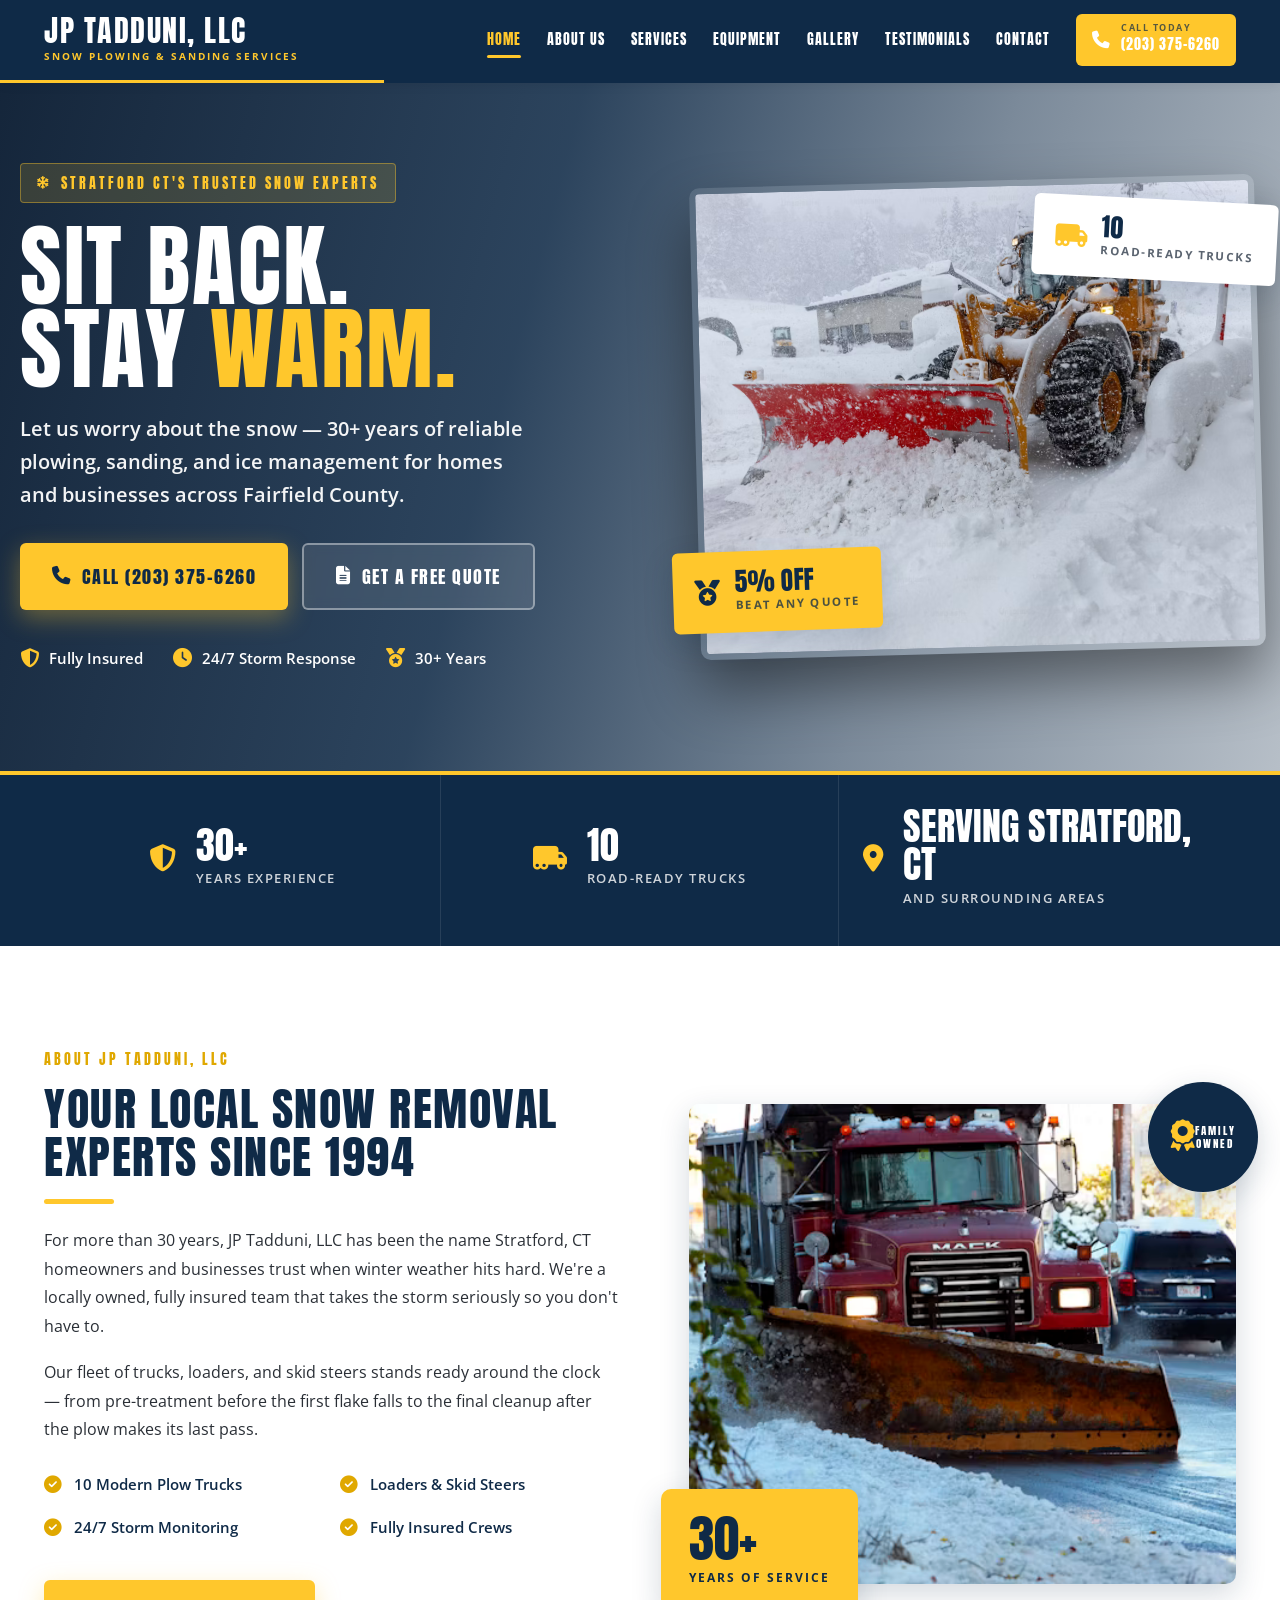
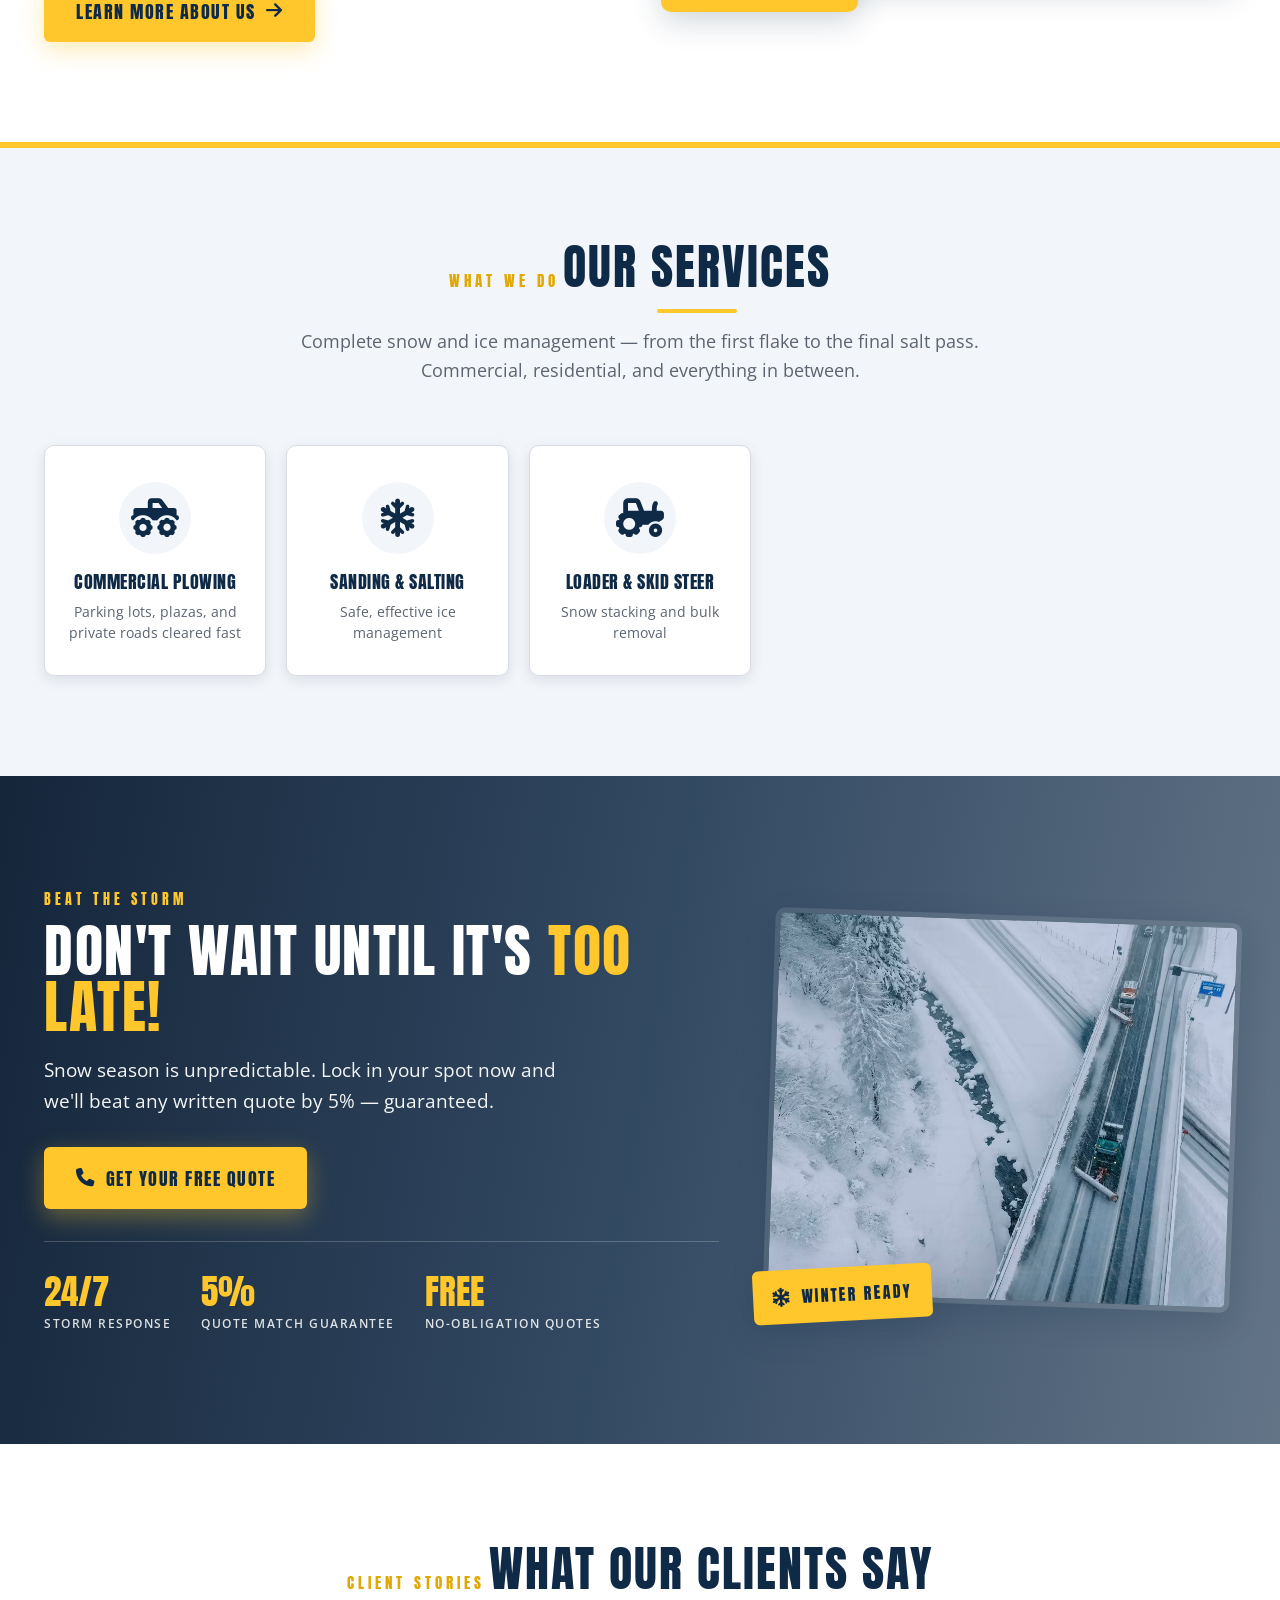
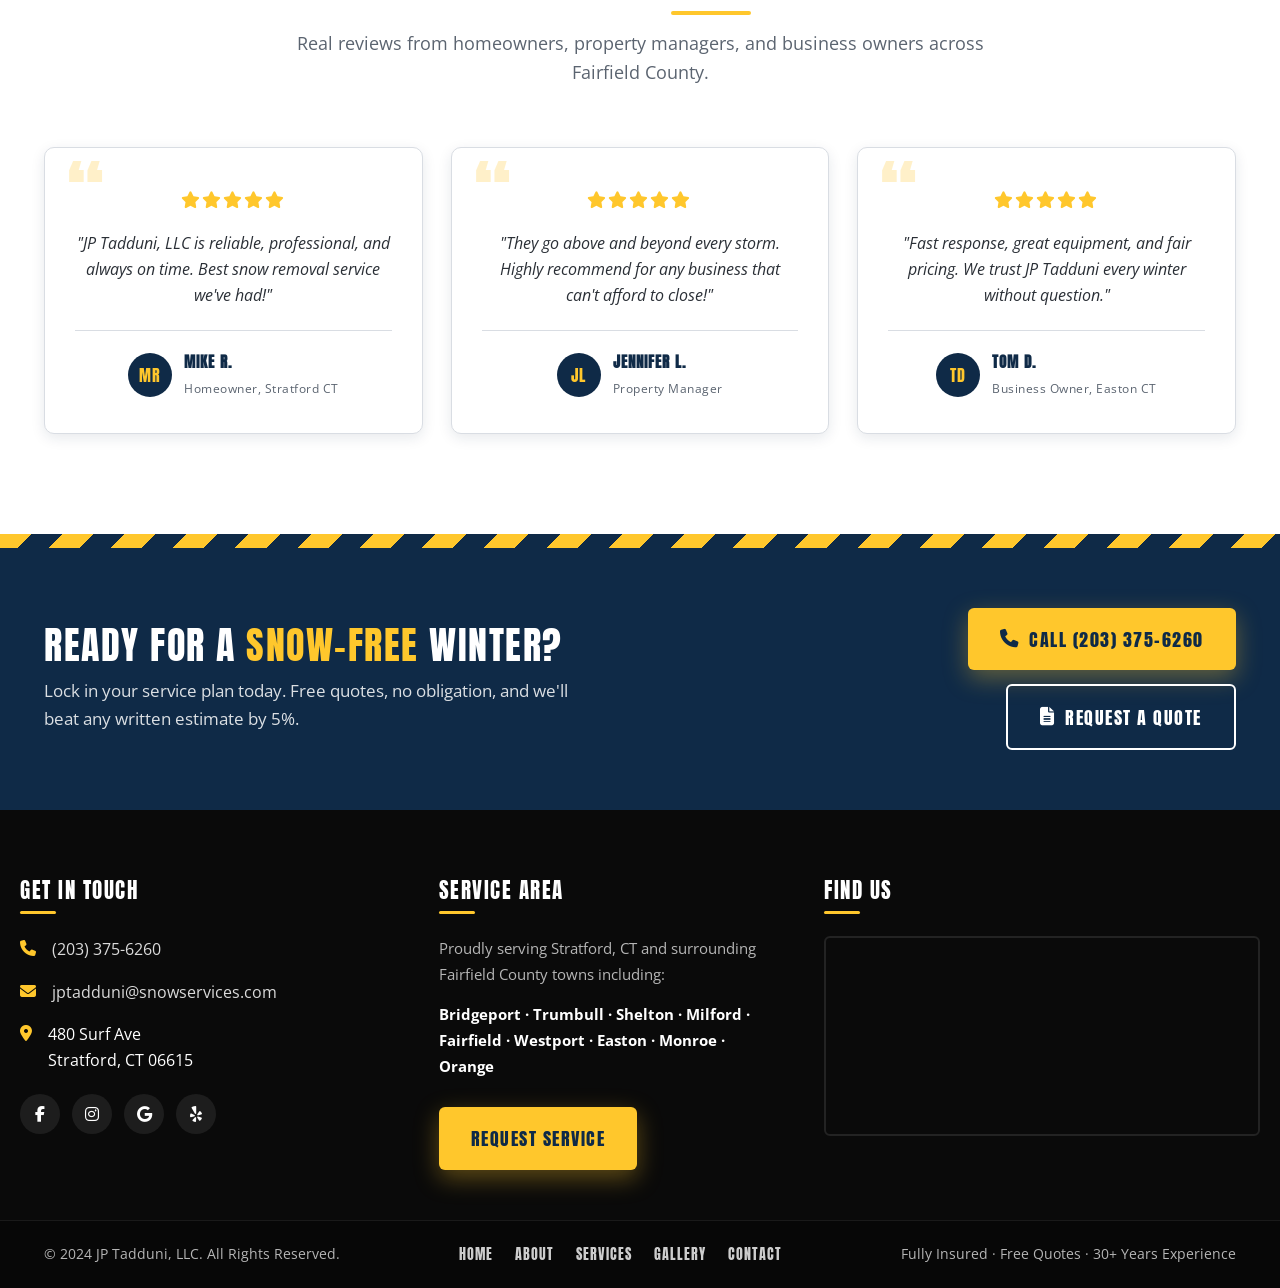
==== commit 4c8cf303: "new" ====
--- a/index.html
+++ b/index.html
@@ -4,7 +4,7 @@
   <meta charset="UTF-8" />
   <meta name="viewport" content="width=device-width, initial-scale=1.0" />
   <title>JP Tadduni, LLC | Snow Plowing & Sanding Services | Stratford, CT</title>
-  <meta name="description" content="JP Tadduni, LLC provides professional snow plowing and sanding services in Stratford, CT and surrounding areas. Over 30 years experience, 10 road-ready trucks." />
+  <meta name="description" content="JP Tadduni, LLC provides professional snow plowing and sanding services in Stratford, CT and surrounding areas. Over 30 years experience, trucks." />
 
   <link rel="preconnect" href="https://fonts.googleapis.com" />
   <link rel="preconnect" href="https://fonts.gstatic.com" crossorigin />
@@ -148,7 +148,7 @@
         <span class="eyebrow">About JP Tadduni, LLC</span>
         <h2>YOUR LOCAL SNOW REMOVAL EXPERTS SINCE 1994</h2>
         <p>For more than 30 years, JP Tadduni, LLC has been the name Stratford, CT homeowners and businesses trust when winter weather hits hard. We're a locally owned, fully insured team that takes the storm seriously so you don't have to.</p>
-        <p>Our fleet of 10 road-ready trucks, loaders, and skid steers stands ready around the clock — from pre-treatment before the first flake falls to the final cleanup after the plow makes its last pass.</p>
+        <p>Our fleet of trucks, loaders, and skid steers stands ready around the clock — from pre-treatment before the first flake falls to the final cleanup after the plow makes its last pass.</p>
         <div class="about-features">
           <div class="about-feature">
             <i class="fas fa-check-circle"></i>
@@ -221,23 +221,7 @@
           </div>
           <h3>Loader &amp; Skid Steer</h3>
           <p>Snow stacking and bulk removal</p>
-        </div>
-
-        <div class="service-card">
-          <div class="service-icon">
-            <i class="fas fa-shovel"></i>
-          </div>
-          <h3>Hand Shoveling</h3>
-          <p>Detailed work for tight areas</p>
-        </div>
-
-        <div class="service-card">
-          <div class="service-icon">
-            <i class="fas fa-temperature-low"></i>
-          </div>
-          <h3>Ice Removal &amp; Pre-Treatment</h3>
-          <p>Prevent ice before it forms</p>
-        </div>
+        </div>  
       </div>
     </div>
   </section>
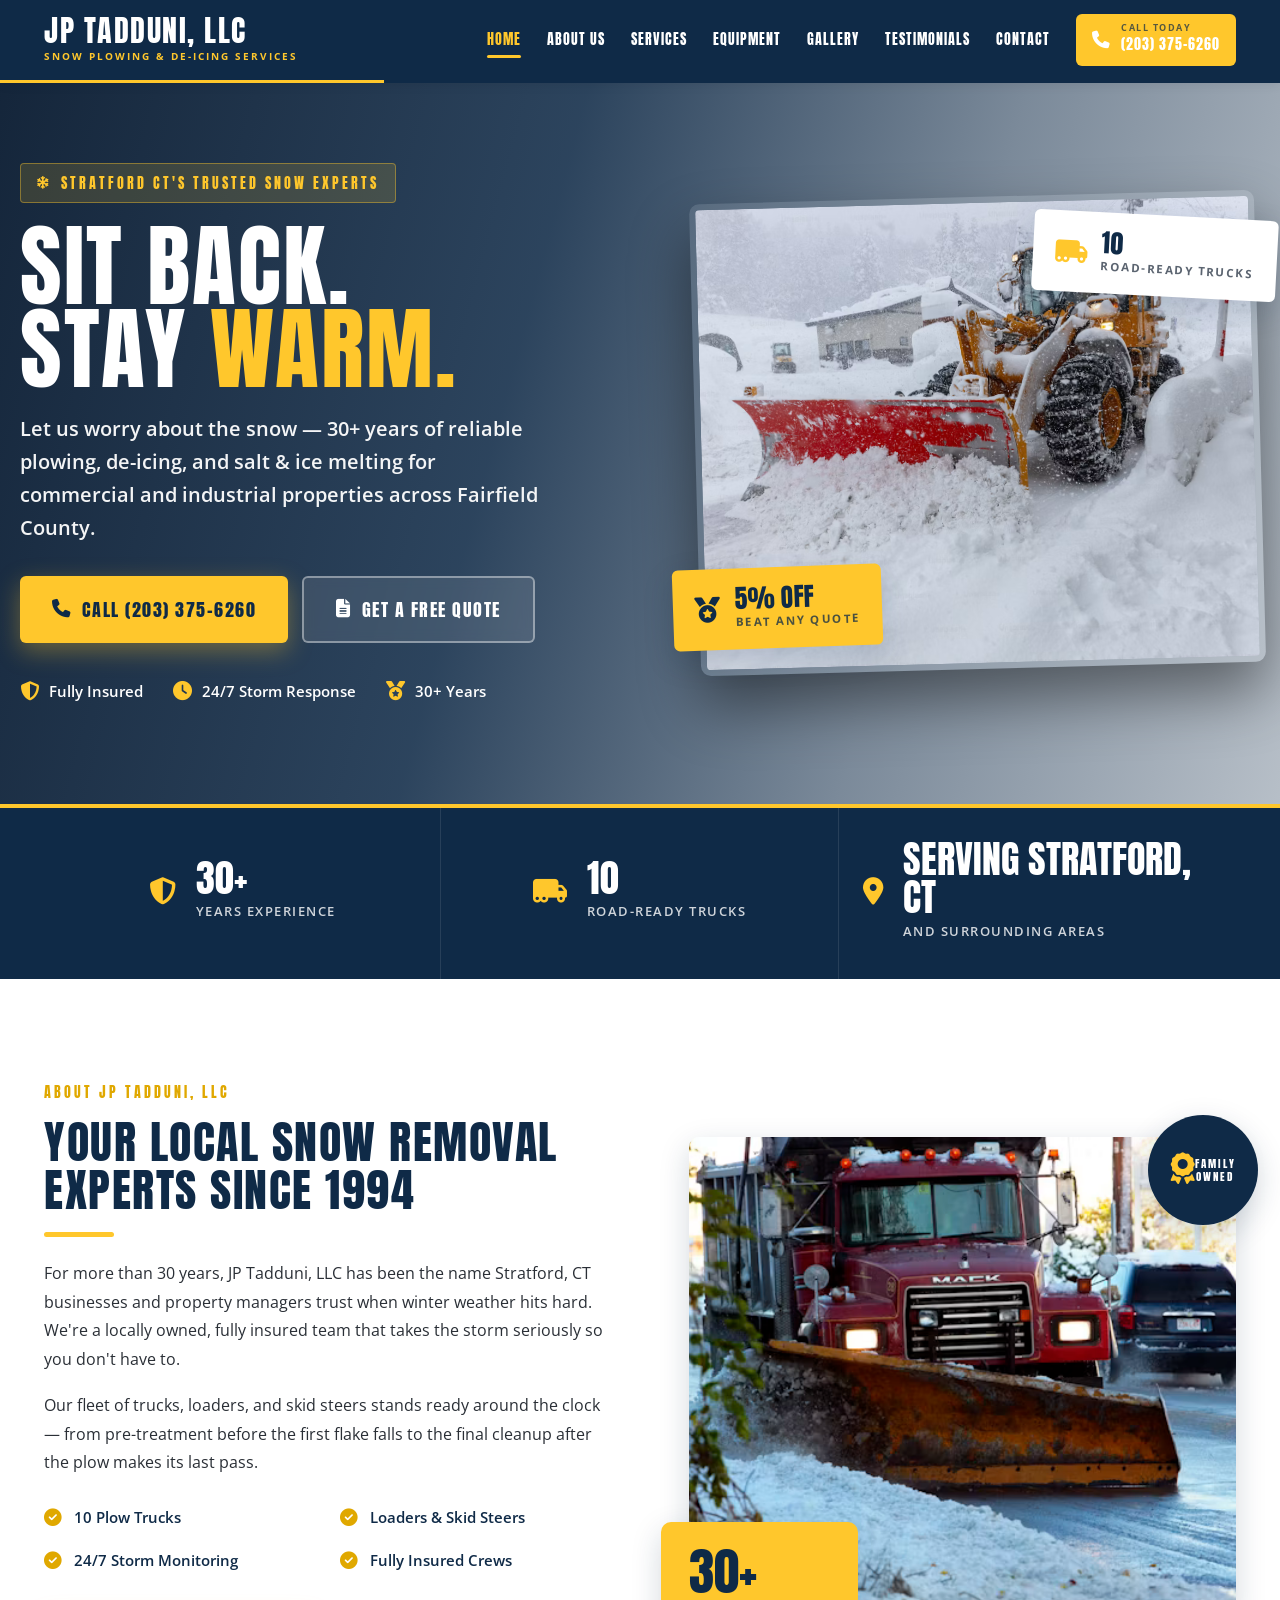
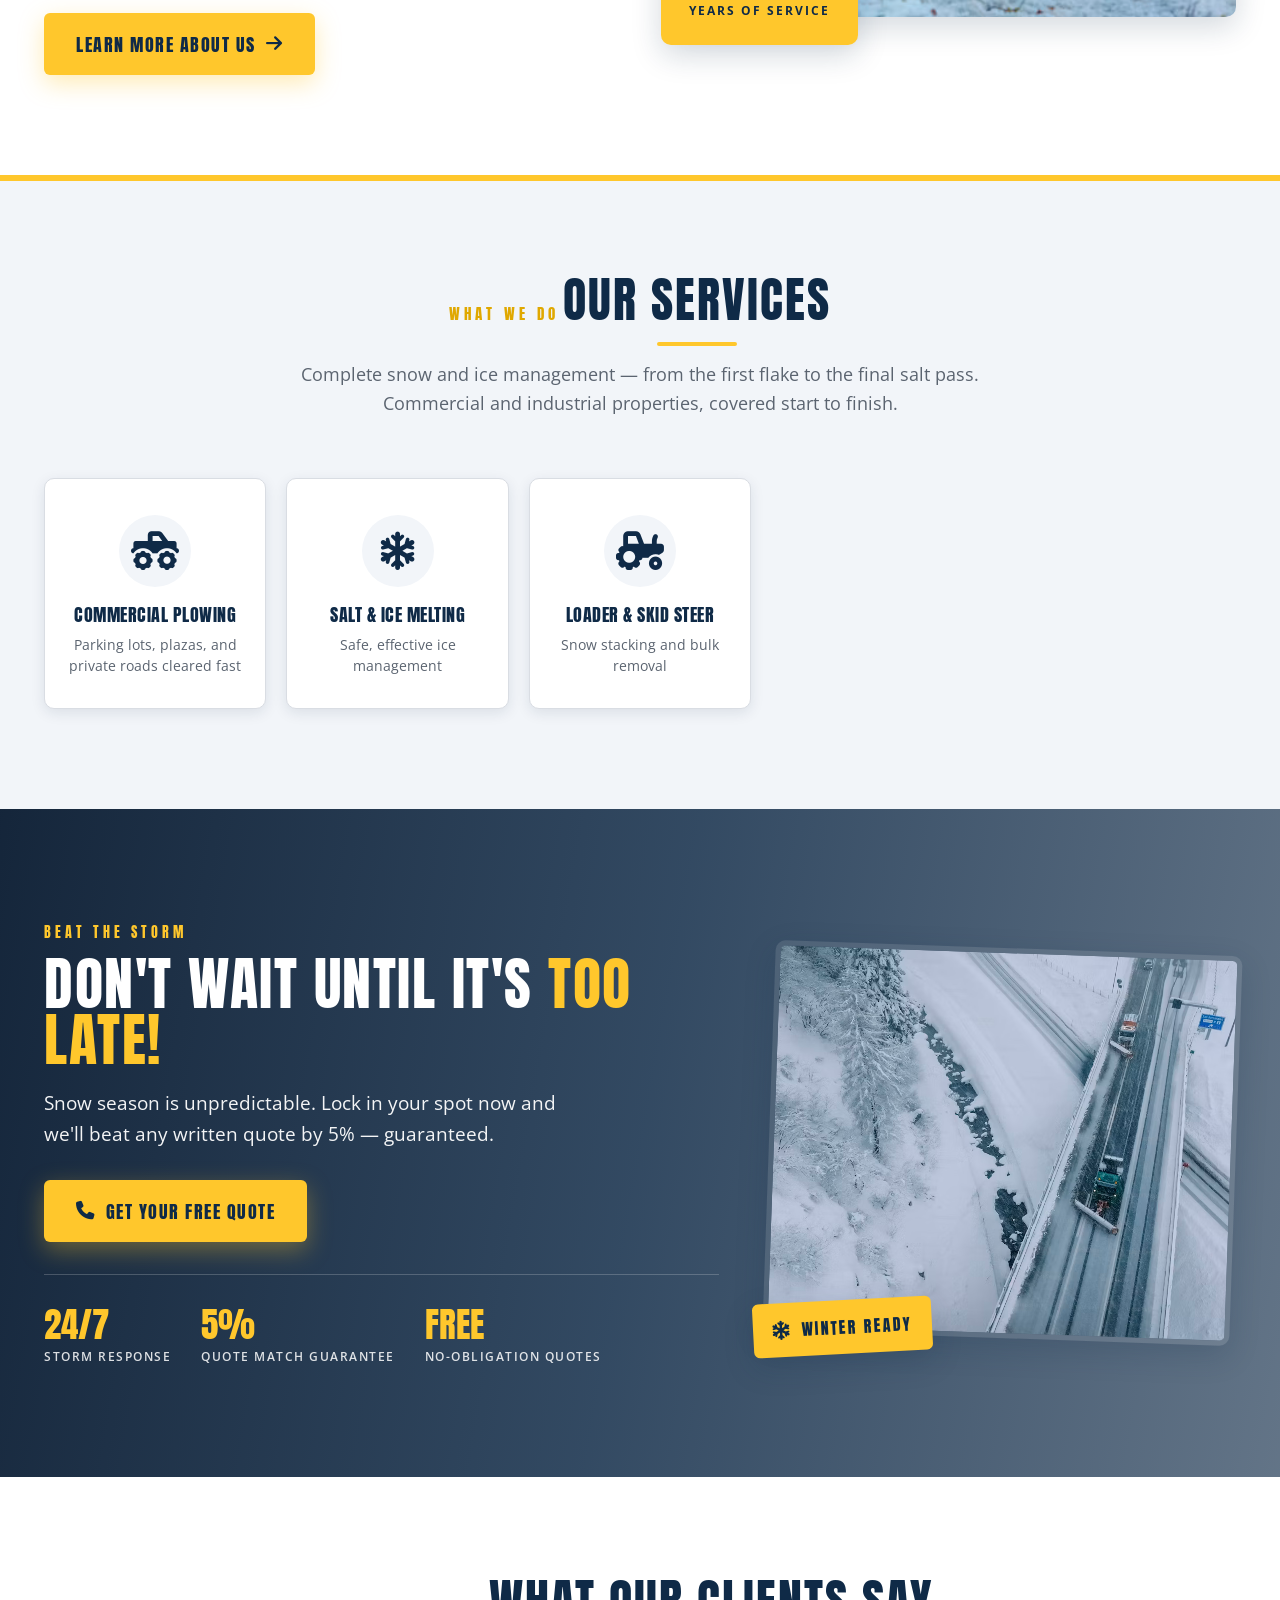
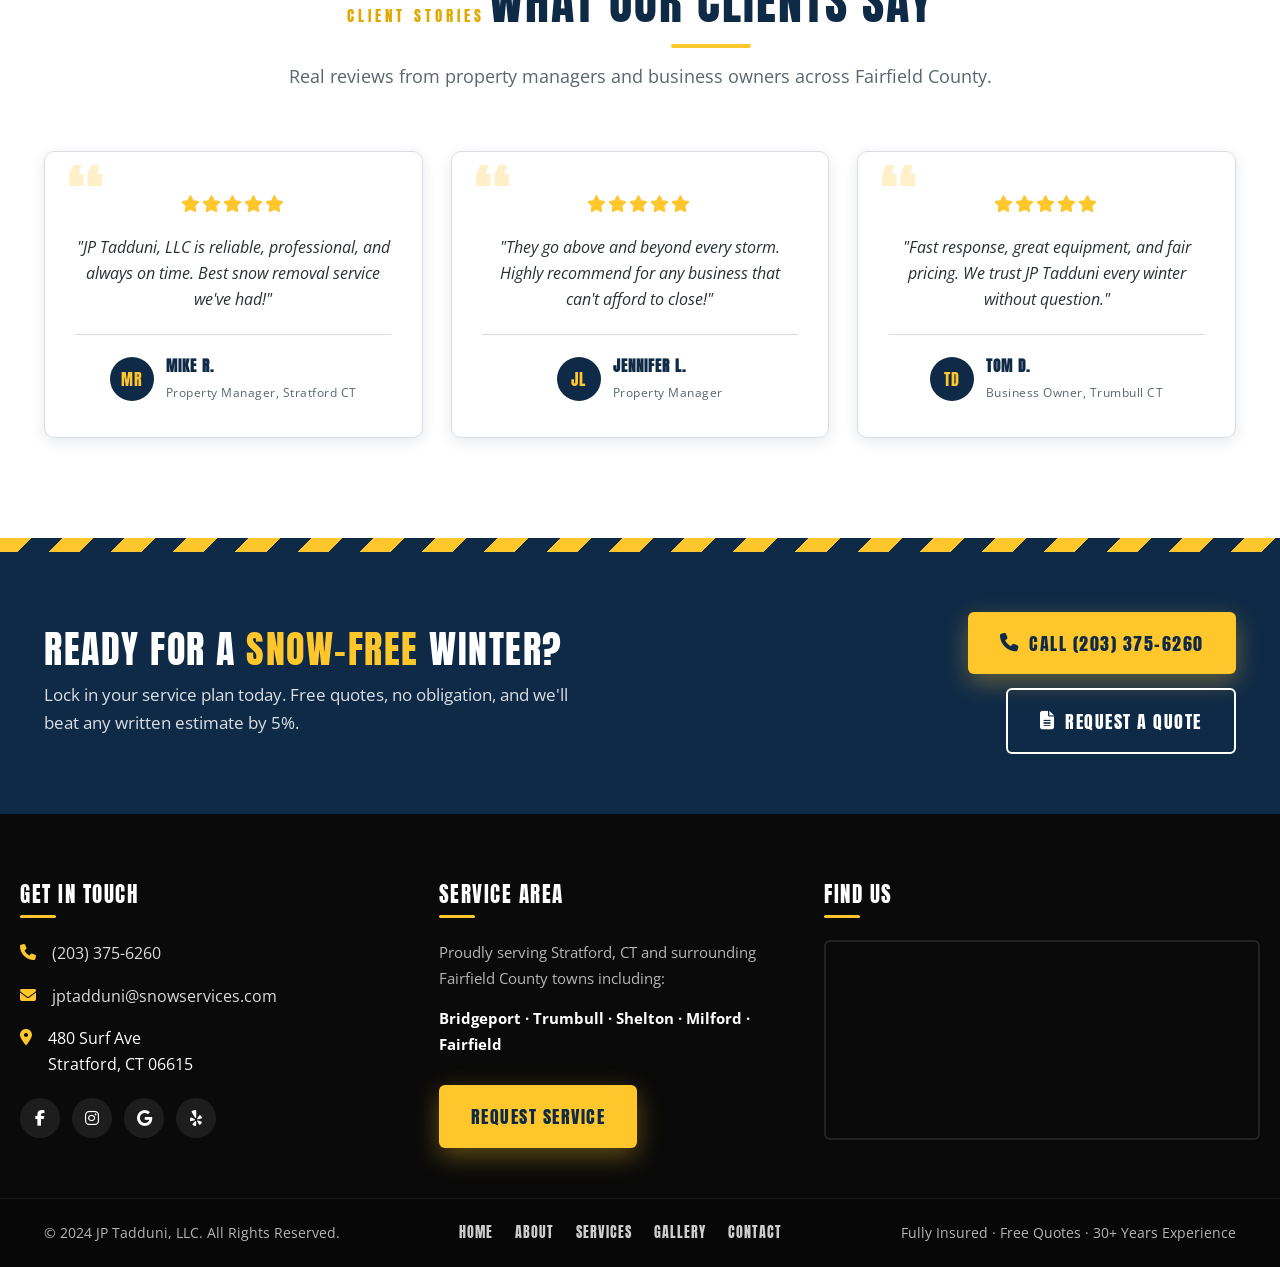
==== commit fa945f92: "14/09/2026" ====
--- a/index.html
+++ b/index.html
@@ -3,8 +3,8 @@
 <head>
   <meta charset="UTF-8" />
   <meta name="viewport" content="width=device-width, initial-scale=1.0" />
-  <title>JP Tadduni, LLC | Snow Plowing & Sanding Services | Stratford, CT</title>
-  <meta name="description" content="JP Tadduni, LLC provides professional snow plowing and sanding services in Stratford, CT and surrounding areas. Over 30 years experience, trucks." />
+  <title>JP Tadduni, LLC | Snow Plowing & De-Icing Services | Stratford, CT</title>
+  <meta name="description" content="JP Tadduni, LLC provides professional commercial and industrial snow plowing, salt & ice melting, and de-icing services in Stratford, CT and surrounding areas. Over 30 years experience." />
 
   <link rel="preconnect" href="https://fonts.googleapis.com" />
   <link rel="preconnect" href="https://fonts.gstatic.com" crossorigin />
@@ -22,7 +22,7 @@
     <div class="container header-inner">
       <a href="index.html" class="logo">
         <span class="logo-name">JP TADDUNI, LLC</span>
-        <span class="logo-tagline">Snow Plowing & Sanding Services</span>
+        <span class="logo-tagline">Snow Plowing & De-Icing Services</span>
       </a>
 
       <nav class="nav-desktop">
@@ -71,7 +71,7 @@
       <div class="hero-content">
         <span class="hero-eyebrow"><i class="fas fa-snowflake"></i> Stratford CT's Trusted Snow Experts</span>
         <h1>SIT BACK.<br>STAY <span class="accent">WARM.</span></h1>
-        <p class="lead">Let us worry about the snow — 30+ years of reliable plowing, sanding, and ice management for homes and businesses across Fairfield County.</p>
+        <p class="lead">Let us worry about the snow — 30+ years of reliable plowing, de-icing, and salt & ice melting for commercial and industrial properties across Fairfield County.</p>
         <div class="hero-actions">
           <a href="tel:2033756260" class="btn btn-primary">
             <i class="fas fa-phone"></i>
@@ -147,12 +147,12 @@
       <div class="about-content">
         <span class="eyebrow">About JP Tadduni, LLC</span>
         <h2>YOUR LOCAL SNOW REMOVAL EXPERTS SINCE 1994</h2>
-        <p>For more than 30 years, JP Tadduni, LLC has been the name Stratford, CT homeowners and businesses trust when winter weather hits hard. We're a locally owned, fully insured team that takes the storm seriously so you don't have to.</p>
+        <p>For more than 30 years, JP Tadduni, LLC has been the name Stratford, CT businesses and property managers trust when winter weather hits hard. We're a locally owned, fully insured team that takes the storm seriously so you don't have to.</p>
         <p>Our fleet of trucks, loaders, and skid steers stands ready around the clock — from pre-treatment before the first flake falls to the final cleanup after the plow makes its last pass.</p>
         <div class="about-features">
           <div class="about-feature">
             <i class="fas fa-check-circle"></i>
-            <span>10 Modern Plow Trucks</span>
+            <span>10 Plow Trucks</span>
           </div>
           <div class="about-feature">
             <i class="fas fa-check-circle"></i>
@@ -178,7 +178,7 @@
           <img
             src="assets/images/about%20us%20image.png"
             srcset="assets/images/about%20us%20image.png 1x"
-            alt="Snow clearing equipment on a residential lot"
+            alt="Snow clearing equipment on a commercial lot"
             loading="lazy" />
         </div>
         <div class="about-image-badge">
@@ -195,7 +195,7 @@
       <div class="section-header">
         <span class="eyebrow">What We Do</span>
         <h2>Our Services</h2>
-        <p>Complete snow and ice management — from the first flake to the final salt pass. Commercial, residential, and everything in between.</p>
+        <p>Complete snow and ice management — from the first flake to the final salt pass. Commercial and industrial properties, covered start to finish.</p>
       </div>
 
       <div class="services-grid">
@@ -211,7 +211,7 @@
           <div class="service-icon">
             <i class="fas fa-snowflake"></i>
           </div>
-          <h3>Sanding &amp; Salting</h3>
+          <h3>Salt &amp; Ice Melting</h3>
           <p>Safe, effective ice management</p>
         </div>
 
@@ -274,7 +274,7 @@
       <div class="section-header">
         <span class="eyebrow">Client Stories</span>
         <h2>What Our Clients Say</h2>
-        <p>Real reviews from homeowners, property managers, and business owners across Fairfield County.</p>
+        <p>Real reviews from property managers and business owners across Fairfield County.</p>
       </div>
 
       <div class="testimonials-grid">
@@ -287,7 +287,7 @@
             <div class="author-avatar">MR</div>
             <div class="author-info">
               <span class="name">Mike R.</span>
-              <span class="role">Homeowner, Stratford CT</span>
+              <span class="role">Property Manager, Stratford CT</span>
             </div>
           </div>
         </div>
@@ -315,7 +315,7 @@
             <div class="author-avatar">TD</div>
             <div class="author-info">
               <span class="name">Tom D.</span>
-              <span class="role">Business Owner, Easton CT</span>
+              <span class="role">Business Owner, Trumbull CT</span>
             </div>
           </div>
         </div>
@@ -364,7 +364,7 @@
       <div class="footer-column">
         <h4>Service Area</h4>
         <p>Proudly serving Stratford, CT and surrounding Fairfield County towns including:</p>
-        <p><strong style="color: var(--white);">Bridgeport · Trumbull · Shelton · Milford · Fairfield · Westport · Easton · Monroe · Orange</strong></p>
+        <p><strong style="color: var(--white);">Bridgeport · Trumbull · Shelton · Milford · Fairfield</strong></p>
         <a href="contact.html" class="btn btn-primary">Request Service</a>
       </div>
 
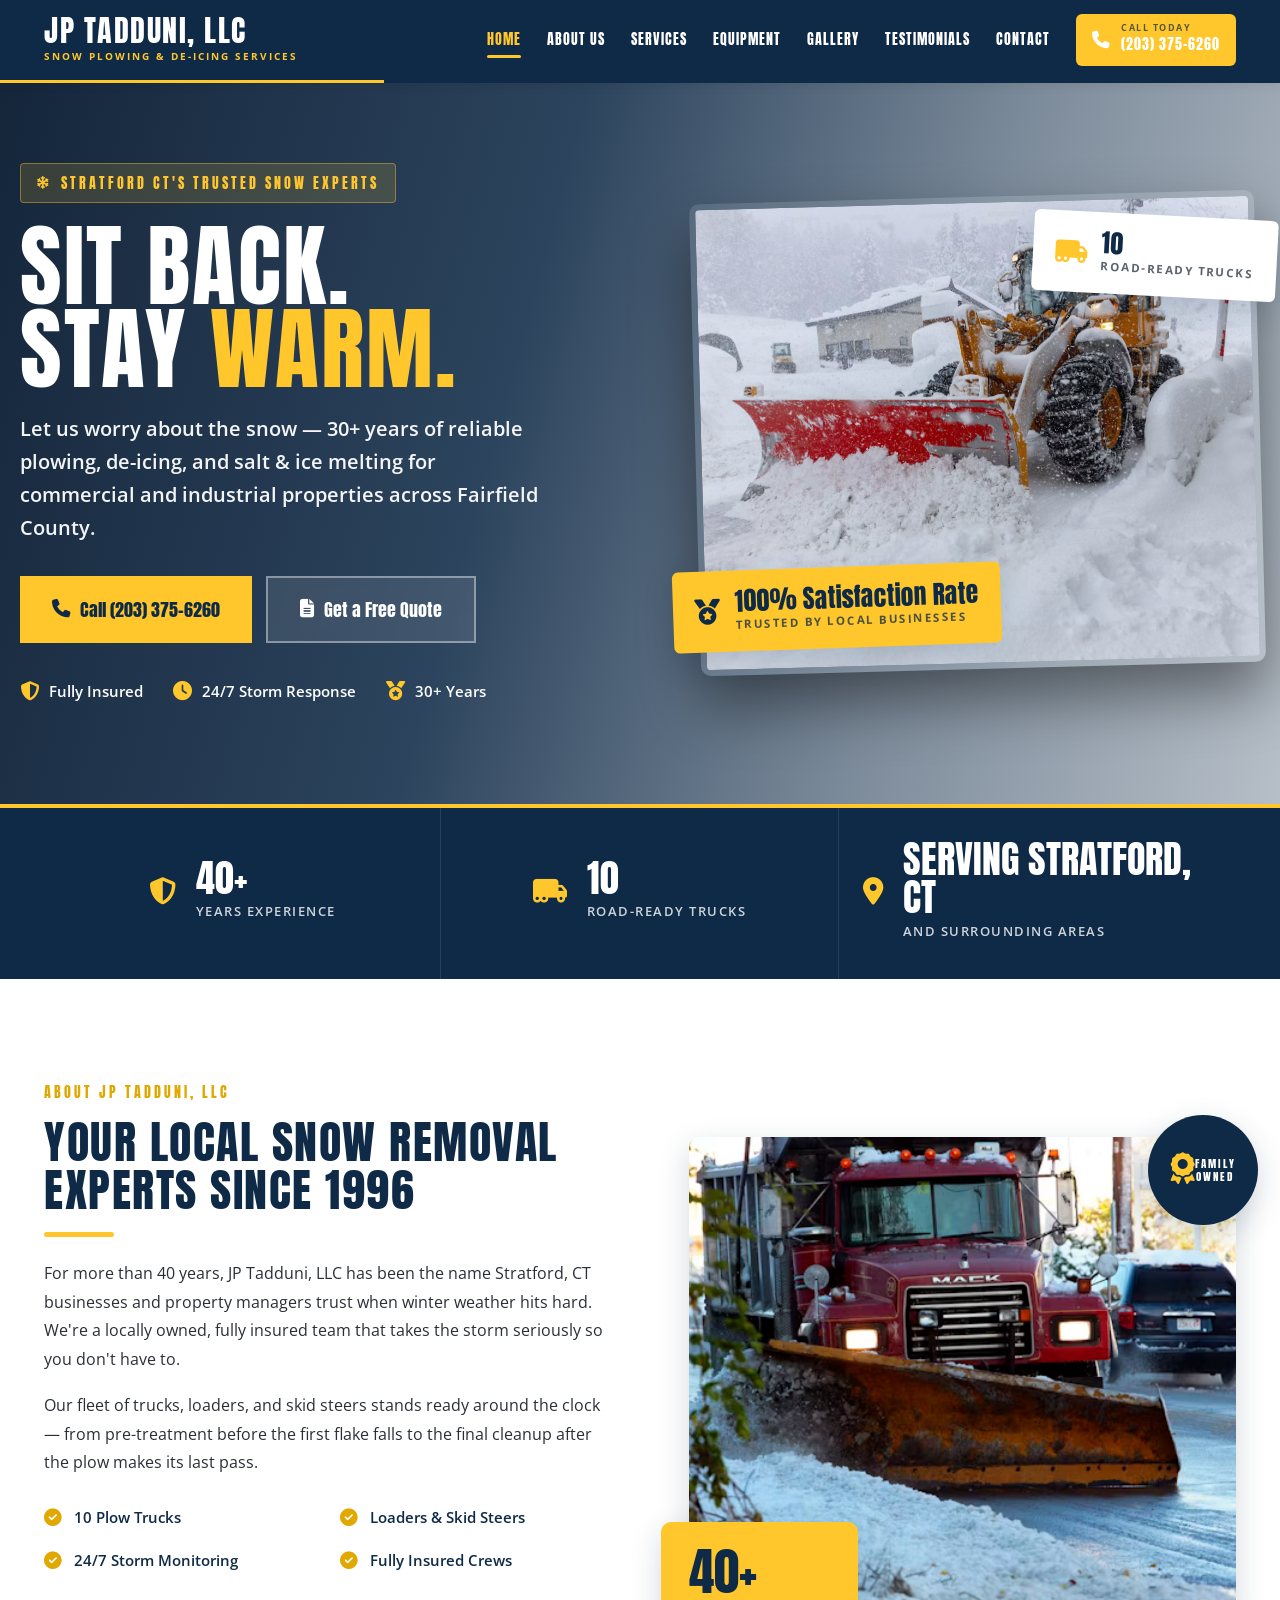
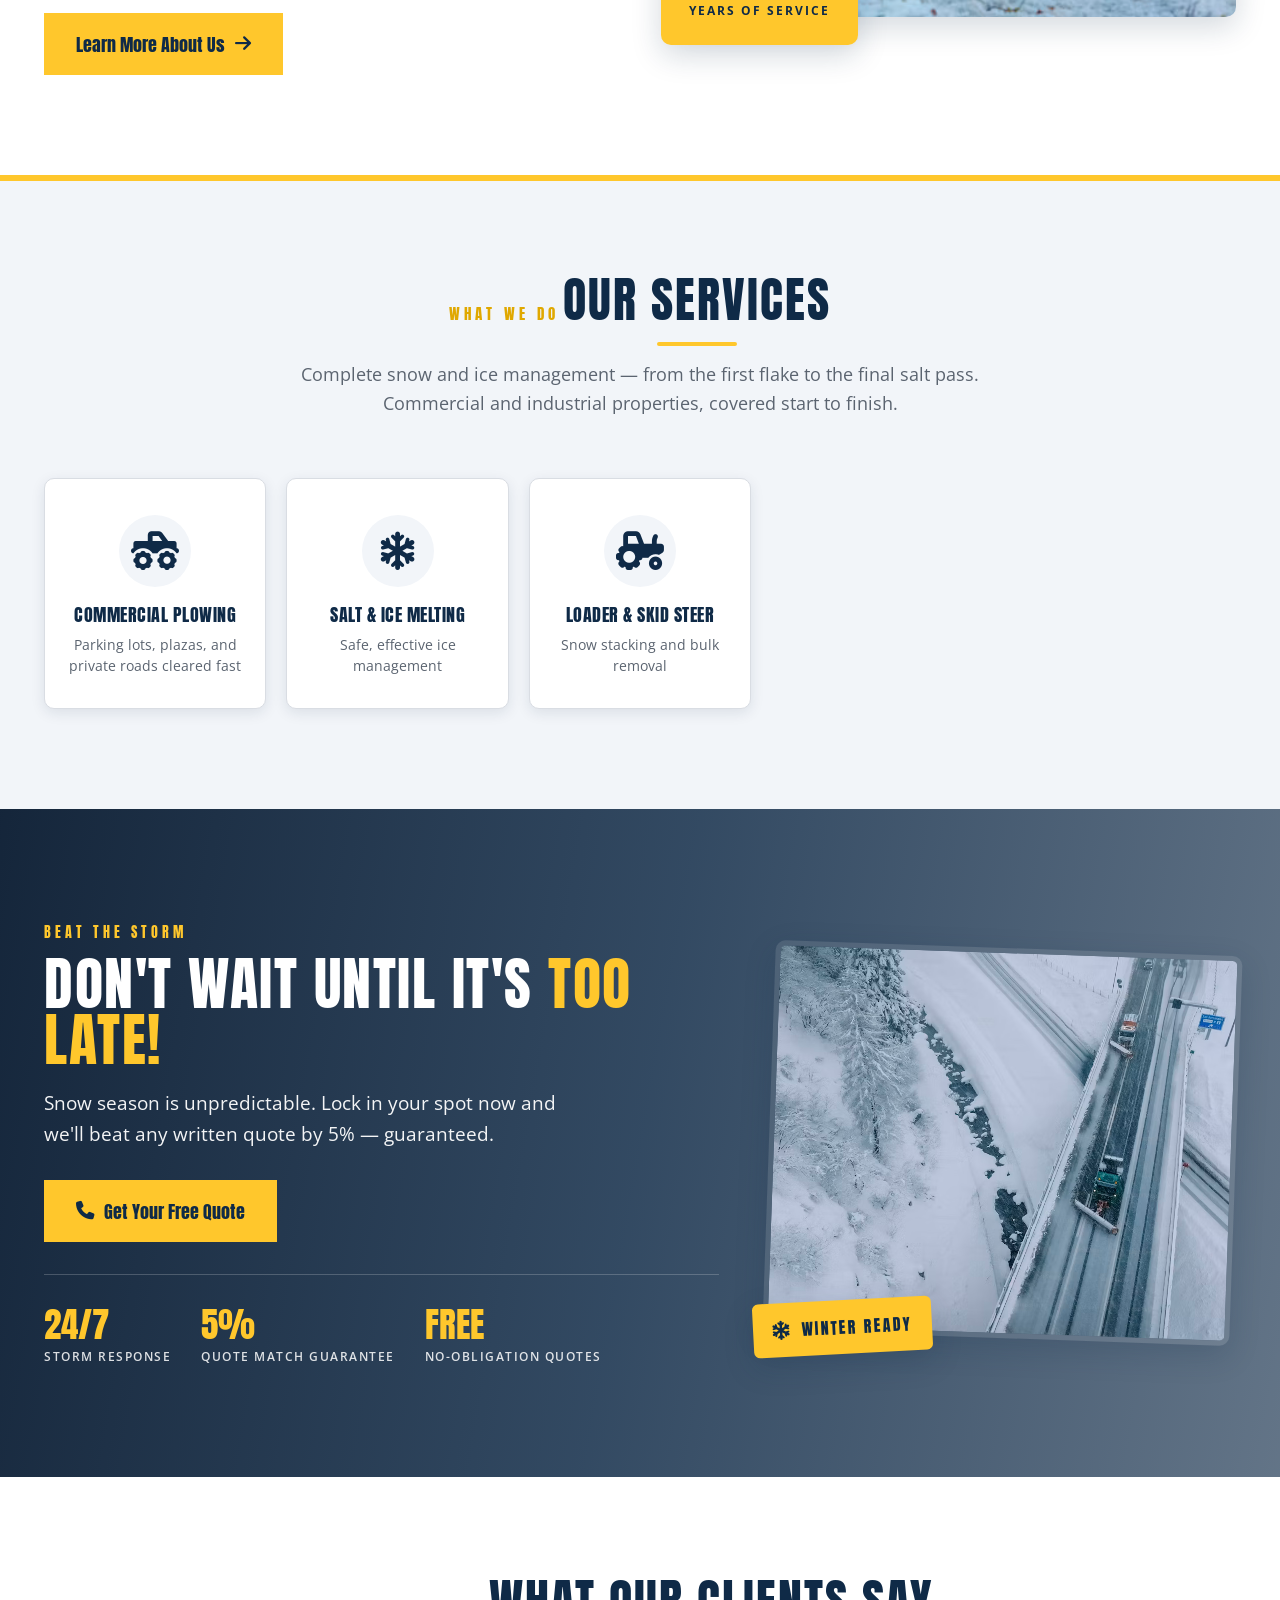
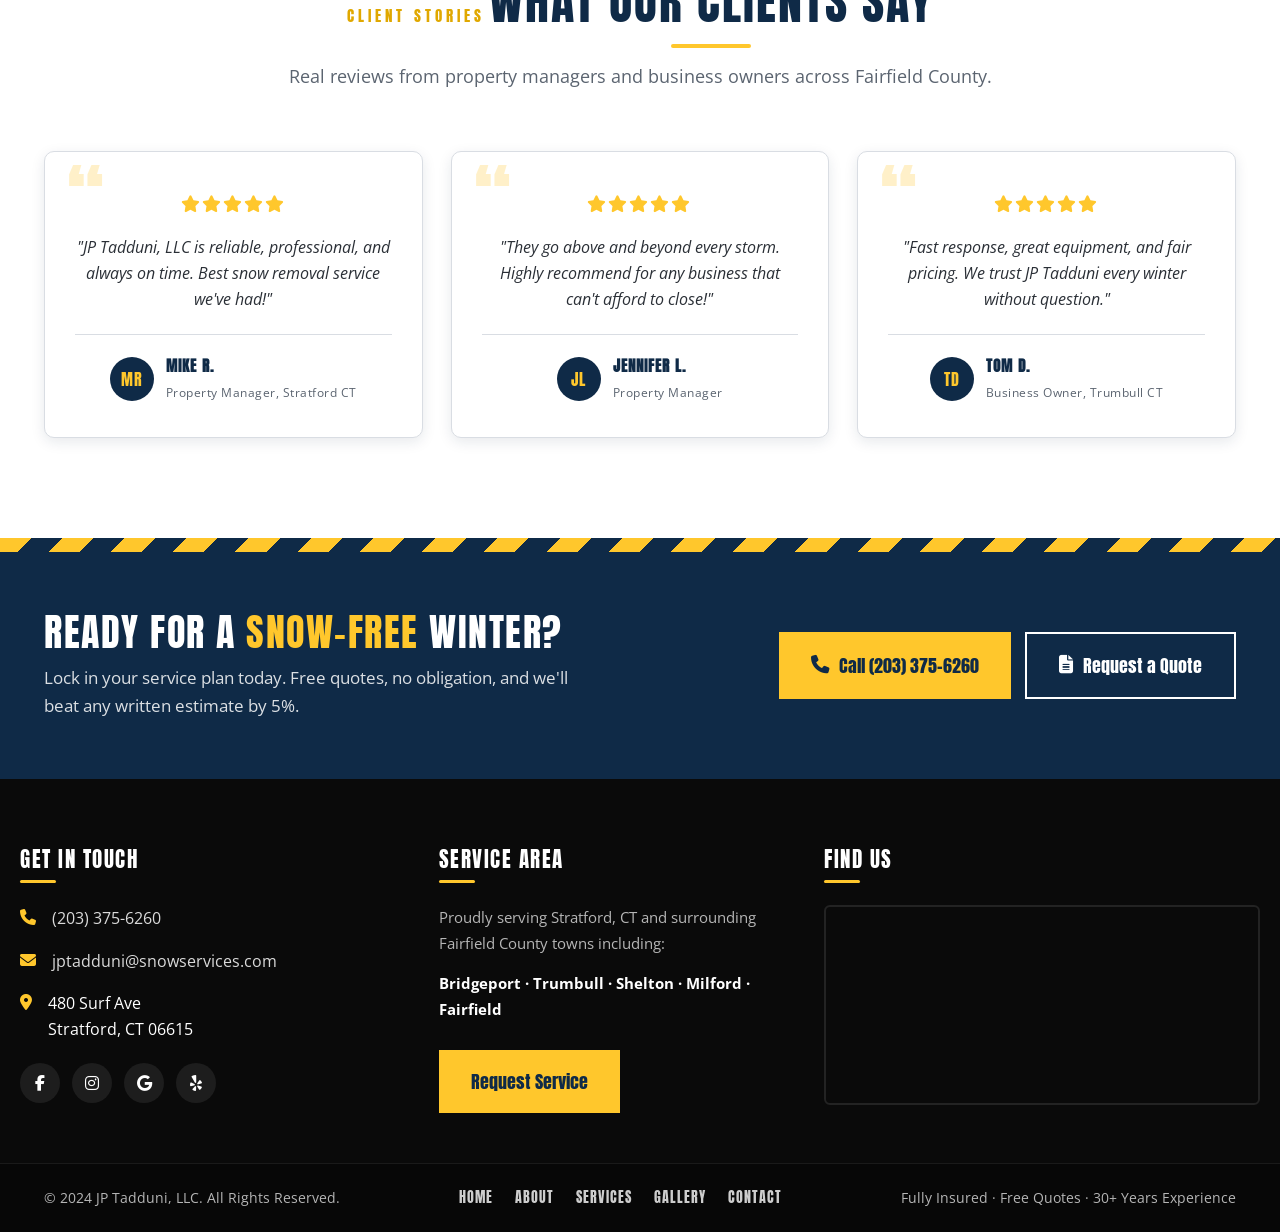
==== commit 968a167f: "9/22/2026" ====
--- a/index.html
+++ b/index.html
@@ -106,8 +106,8 @@
         <div class="hero-floating-card bottom">
           <i class="fas fa-medal"></i>
           <div>
-            <div class="num">5% OFF</div>
-            <div class="label">Beat Any Quote</div>
+            <div class="num">100% Satisfaction Rate</div>
+            <div class="label">Trusted by Local Businesses</div>
           </div>
         </div>
       </div>
@@ -120,7 +120,7 @@
       <div class="stat-item">
         <i class="fas fa-shield-alt stat-icon"></i>
         <div class="stat-text">
-          <span class="stat-number">30+</span>
+          <span class="stat-number">40+</span>
           <span class="stat-label">Years Experience</span>
         </div>
       </div>
@@ -146,8 +146,8 @@
     <div class="container about-inner">
       <div class="about-content">
         <span class="eyebrow">About JP Tadduni, LLC</span>
-        <h2>YOUR LOCAL SNOW REMOVAL EXPERTS SINCE 1994</h2>
-        <p>For more than 30 years, JP Tadduni, LLC has been the name Stratford, CT businesses and property managers trust when winter weather hits hard. We're a locally owned, fully insured team that takes the storm seriously so you don't have to.</p>
+        <h2>YOUR LOCAL SNOW REMOVAL EXPERTS SINCE 1996</h2>
+        <p>For more than 40 years, JP Tadduni, LLC has been the name Stratford, CT businesses and property managers trust when winter weather hits hard. We're a locally owned, fully insured team that takes the storm seriously so you don't have to.</p>
         <p>Our fleet of trucks, loaders, and skid steers stands ready around the clock — from pre-treatment before the first flake falls to the final cleanup after the plow makes its last pass.</p>
         <div class="about-features">
           <div class="about-feature">
@@ -182,7 +182,7 @@
             loading="lazy" />
         </div>
         <div class="about-image-badge">
-          <span class="num">30+</span>
+          <span class="num">40+</span>
           <span class="lbl">Years of Service</span>
         </div>
       </div>
--- a/css/style.css
+++ b/css/style.css
@@ -88,22 +88,15 @@
   padding: 16px 32px;
   font-family: 'Anton', 'Bebas Neue', sans-serif;
   font-size: 1.15rem;
-  letter-spacing: 1.5px;
-  text-transform: uppercase;
-  border: none;
-  cursor: pointer;
-  transition: transform 0.25s ease, box-shadow 0.25s ease, background 0.25s ease, color 0.25s ease;
-  border-radius: 6px;
 }
 
 .btn-primary {
   background: var(--yellow);
   color: var(--navy);
-  box-shadow: var(--shadow-yellow);
+  transition: transform 0.5s ease, filter 0.5s ease;
 }
 
 .btn-primary:hover {
-  background: var(--yellow-dark);
   transform: translateY(-3px);
   box-shadow: 0 12px 28px rgba(255,199,44,0.45);
 }
@@ -992,7 +985,7 @@
 
 .service-detail-card {
   display: grid;
-  grid-template-columns: 160px 1fr;
+  grid-template-columns: 1fr;
   gap: 0;
   background: var(--white);
   border-radius: var(--radius);
@@ -1008,7 +1001,8 @@
 }
 
 .service-detail-card .service-image {
-  min-height: 100%;
+  width: 100%;
+  height: 280px;
   position: relative;
   overflow: hidden;
 }
@@ -1017,11 +1011,12 @@
   width: 100%;
   height: 100%;
   object-fit: cover;
-  transition: transform 0.5s ease;
+  transition: transform 0.5s ease, filter 0.5s ease;
 }
 
 .service-detail-card:hover .service-image img {
-  transform: scale(1.08);
+  transform: scale(1.12);
+  filter: brightness(1.08) saturate(1.1);
 }
 
 .service-detail-card .service-info {
@@ -1390,18 +1385,24 @@
 }
 
 .gallery-grid {
-  display: grid;
-  grid-template-columns: repeat(4, 1fr);
+  display: flex;
   gap: 20px;
+  overflow-x: auto;
+  padding: 4px 4px 18px;
+  scroll-snap-type: x mandatory;
+  scrollbar-color: var(--yellow) var(--border);
+  scrollbar-width: thin;
 }
 
 .gallery-item {
+  flex: 0 0 400px;
   position: relative;
   border-radius: var(--radius);
   overflow: hidden;
   box-shadow: var(--shadow-sm);
   aspect-ratio: 4 / 3;
   cursor: pointer;
+  scroll-snap-align: start;
 }
 
 .gallery-item img {
@@ -1413,12 +1414,6 @@
 
 .gallery-item:hover img {
   transform: scale(1.10);
-}
-
-.gallery-item.large {
-  grid-column: span 2;
-  grid-row: span 2;
-  aspect-ratio: 1 / 1;
 }
 
 .gallery-caption {
@@ -1447,6 +1442,99 @@
 .gallery-caption p {
   font-size: 0.82rem;
   opacity: 0.9;
+}
+
+/* Gallery lightbox */
+.lightbox {
+  position: fixed;
+  inset: 0;
+  z-index: 2000;
+  display: flex;
+  flex-direction: column;
+  align-items: center;
+  justify-content: center;
+  background: rgba(5, 16, 30, 0.94);
+  opacity: 0;
+  visibility: hidden;
+  transition: opacity 0.3s ease, visibility 0.3s ease;
+}
+
+.lightbox.active {
+  opacity: 1;
+  visibility: visible;
+}
+
+.lightbox img {
+  max-width: min(1100px, 90vw);
+  max-height: 80vh;
+  width: auto;
+  height: auto;
+  border-radius: var(--radius);
+  box-shadow: 0 20px 60px rgba(0, 0, 0, 0.5);
+  transform: scale(0.94);
+  transition: transform 0.3s ease;
+}
+
+.lightbox.active img {
+  transform: scale(1);
+}
+
+.lightbox-caption {
+  margin-top: 18px;
+  color: var(--white);
+  text-align: center;
+  max-width: 90vw;
+}
+
+.lightbox-caption h4 {
+  color: var(--white);
+  font-size: 1.2rem;
+  margin-bottom: 4px;
+  letter-spacing: 1px;
+}
+
+.lightbox-caption p {
+  font-size: 0.9rem;
+  opacity: 0.85;
+}
+
+.lightbox-close,
+.lightbox-prev,
+.lightbox-next {
+  position: absolute;
+  width: 48px;
+  height: 48px;
+  border: none;
+  border-radius: 50%;
+  background: rgba(255, 255, 255, 0.12);
+  color: var(--white);
+  font-size: 1.2rem;
+  cursor: pointer;
+  display: flex;
+  align-items: center;
+  justify-content: center;
+  transition: background 0.25s ease;
+}
+
+.lightbox-close:hover,
+.lightbox-prev:hover,
+.lightbox-next:hover {
+  background: var(--yellow);
+  color: var(--navy);
+}
+
+.lightbox-close { top: 24px; right: 24px; }
+.lightbox-prev { left: 24px; top: 50%; transform: translateY(-50%); }
+.lightbox-next { right: 24px; top: 50%; transform: translateY(-50%); }
+
+@media (max-width: 768px) {
+  .lightbox-close { top: 14px; right: 14px; }
+  .lightbox-prev { left: 10px; }
+  .lightbox-next { right: 10px; }
+  .lightbox-close,
+  .lightbox-prev,
+  .lightbox-next { width: 40px; height: 40px; font-size: 1rem; }
+  .lightbox img { max-width: 94vw; max-height: 70vh; }
 }
 
 /* =====================================================
@@ -2006,6 +2094,7 @@
   }
 
   .service-detail-card .service-image {
+    width: 100%;
     height: 200px;
   }
 
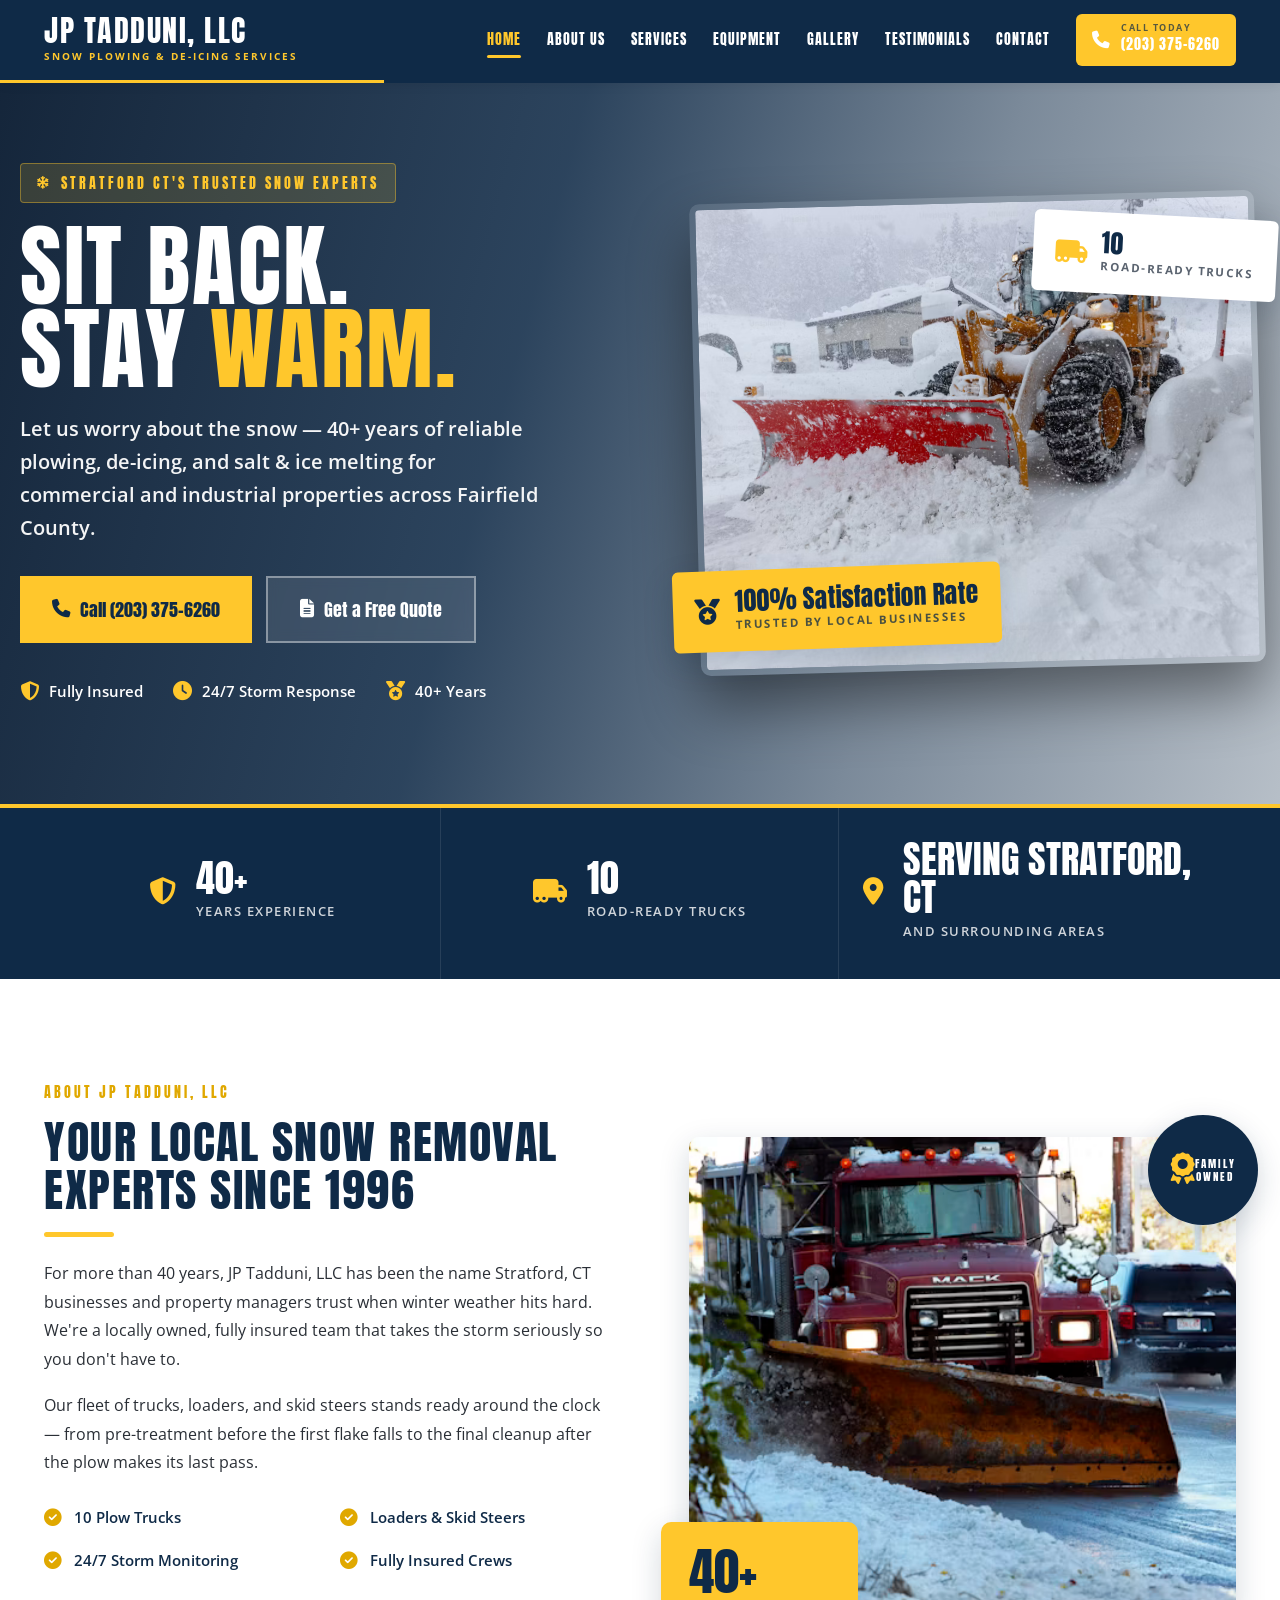
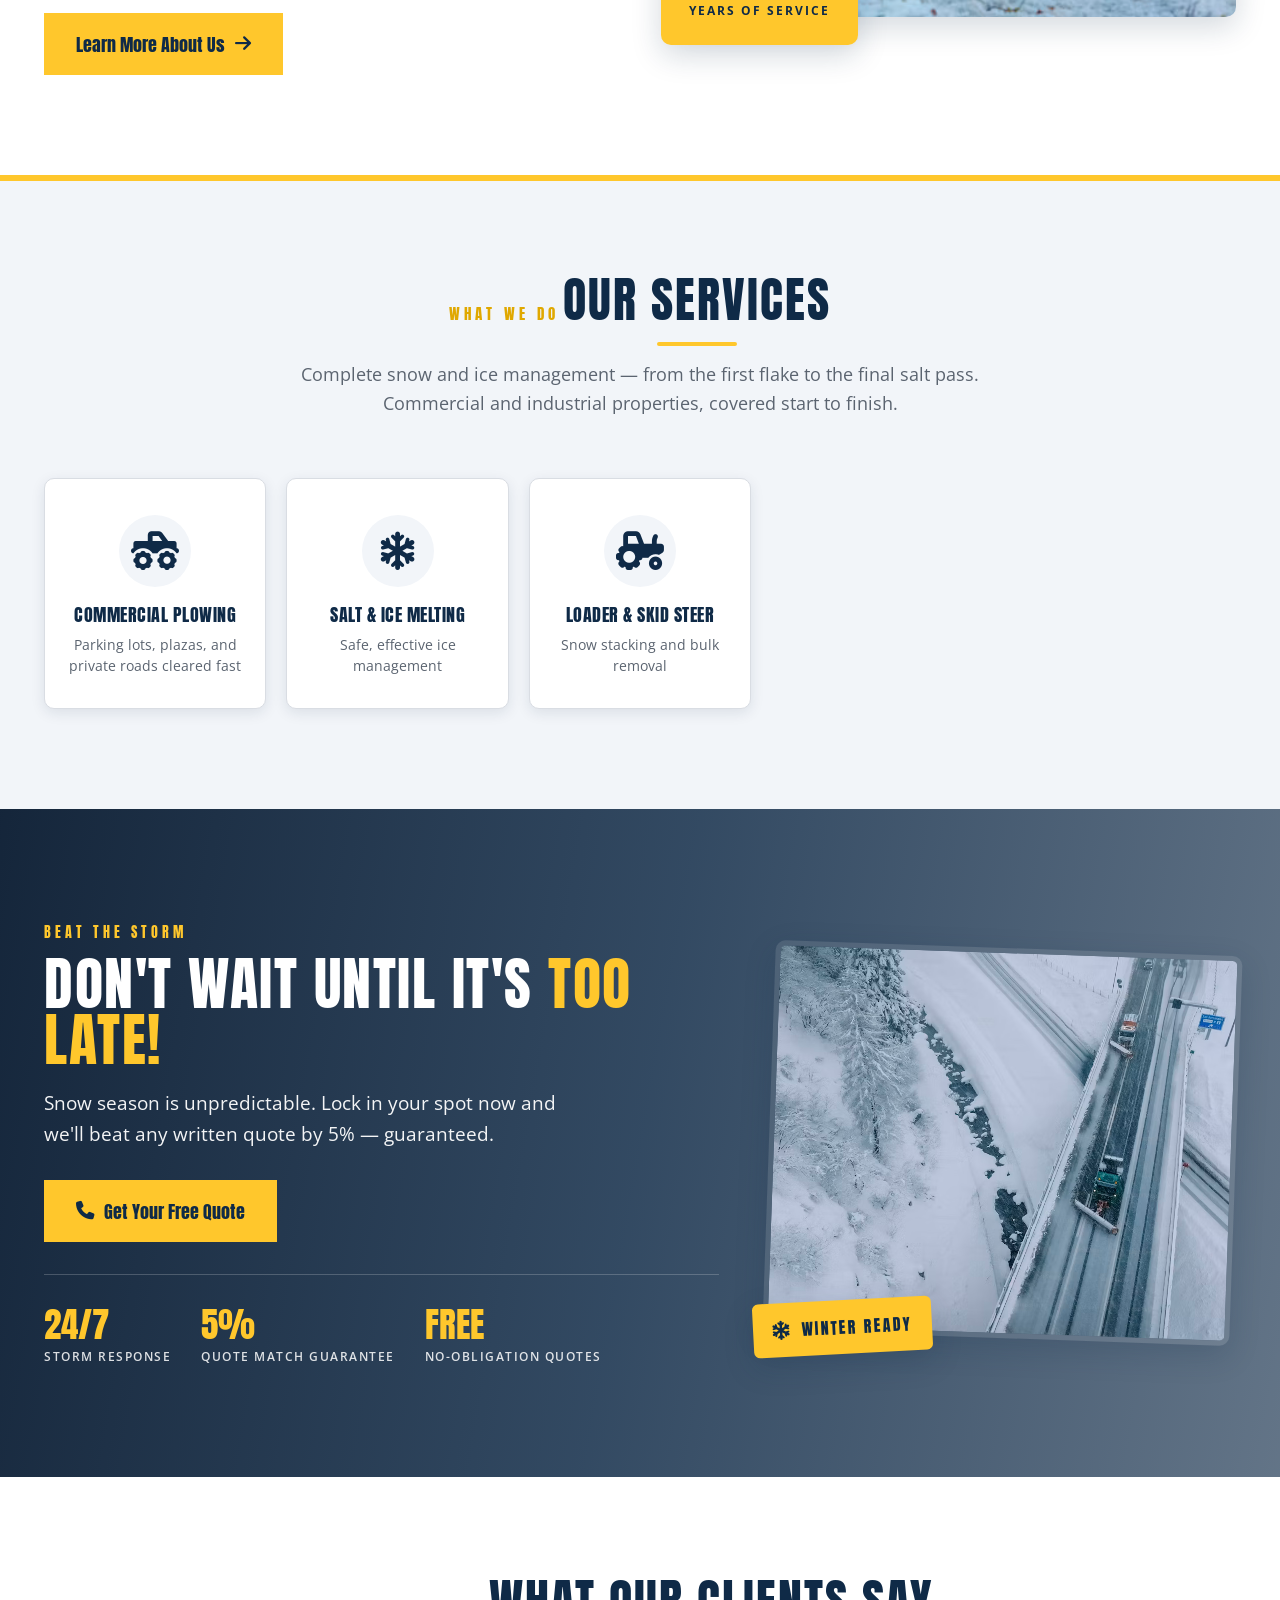
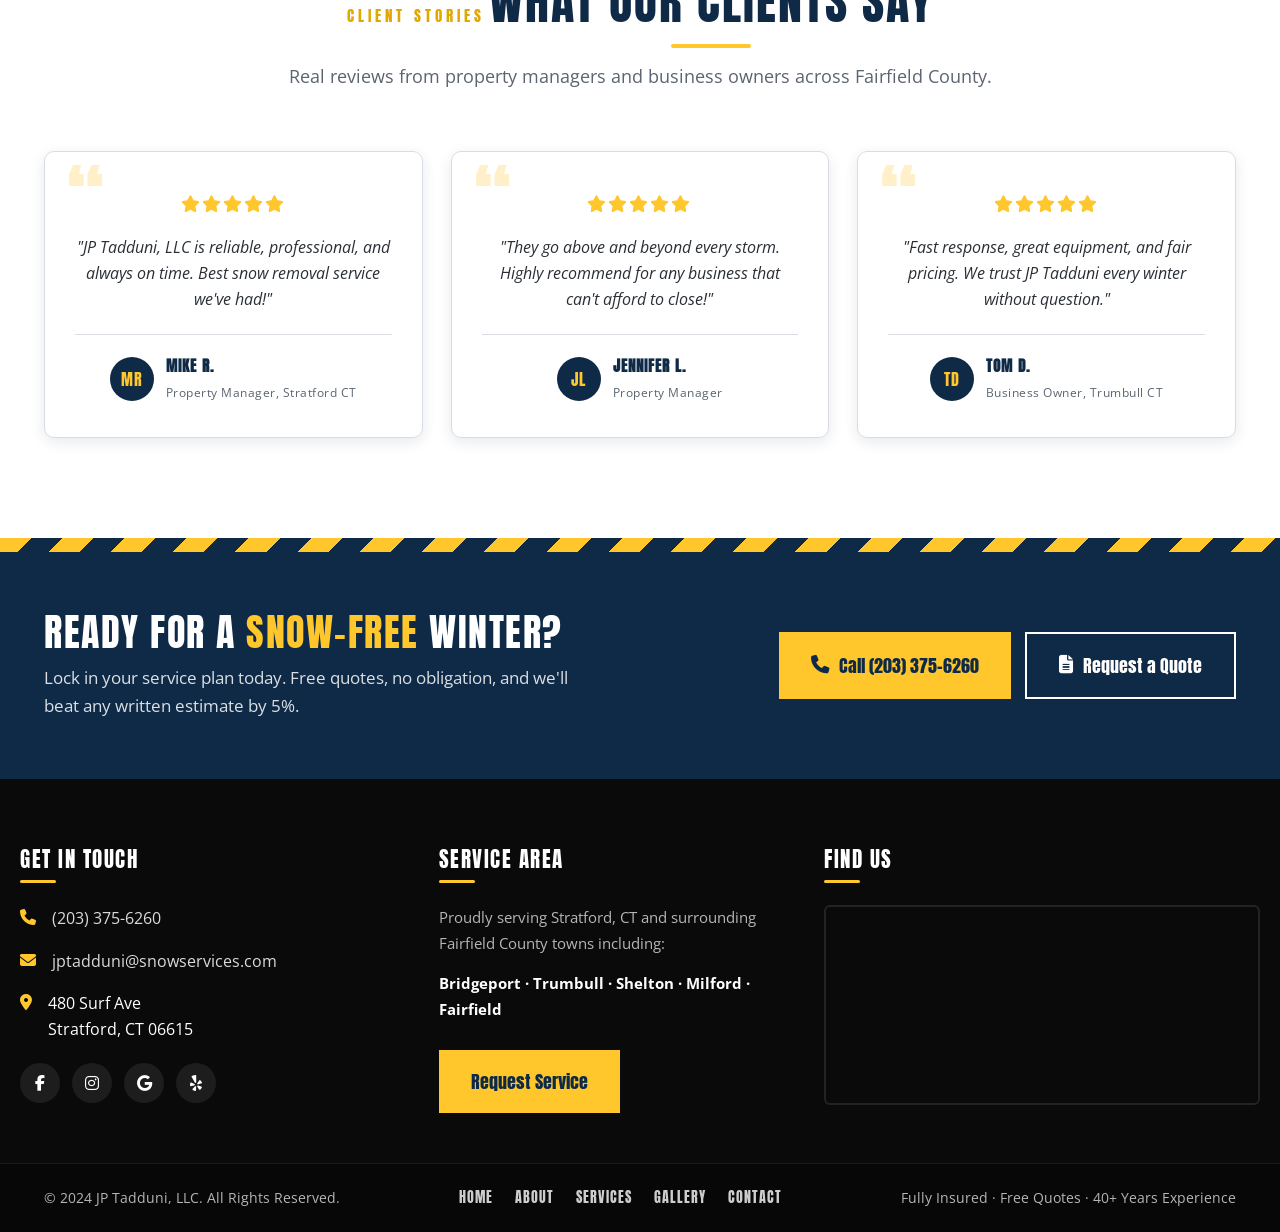
==== commit 2b8f14b0: "9/22/2026" ====
--- a/index.html
+++ b/index.html
@@ -71,7 +71,7 @@
       <div class="hero-content">
         <span class="hero-eyebrow"><i class="fas fa-snowflake"></i> Stratford CT's Trusted Snow Experts</span>
         <h1>SIT BACK.<br>STAY <span class="accent">WARM.</span></h1>
-        <p class="lead">Let us worry about the snow — 30+ years of reliable plowing, de-icing, and salt & ice melting for commercial and industrial properties across Fairfield County.</p>
+        <p class="lead">Let us worry about the snow — 40+ years of reliable plowing, de-icing, and salt & ice melting for commercial and industrial properties across Fairfield County.</p>
         <div class="hero-actions">
           <a href="tel:2033756260" class="btn btn-primary">
             <i class="fas fa-phone"></i>
@@ -85,7 +85,7 @@
         <div class="hero-badges">
           <div class="hero-badge"><i class="fas fa-shield-halved"></i> Fully Insured</div>
           <div class="hero-badge"><i class="fas fa-clock"></i> 24/7 Storm Response</div>
-          <div class="hero-badge"><i class="fas fa-medal"></i> 30+ Years</div>
+          <div class="hero-badge"><i class="fas fa-medal"></i> 40+ Years</div>
         </div>
       </div>
       <div class="hero-image">
@@ -386,7 +386,7 @@
           <a href="gallery.html">Gallery</a>
           <a href="contact.html">Contact</a>
         </div>
-        <div>Fully Insured · Free Quotes · 30+ Years Experience</div>
+        <div>Fully Insured · Free Quotes · 40+ Years Experience</div>
       </div>
     </div>
   </footer>
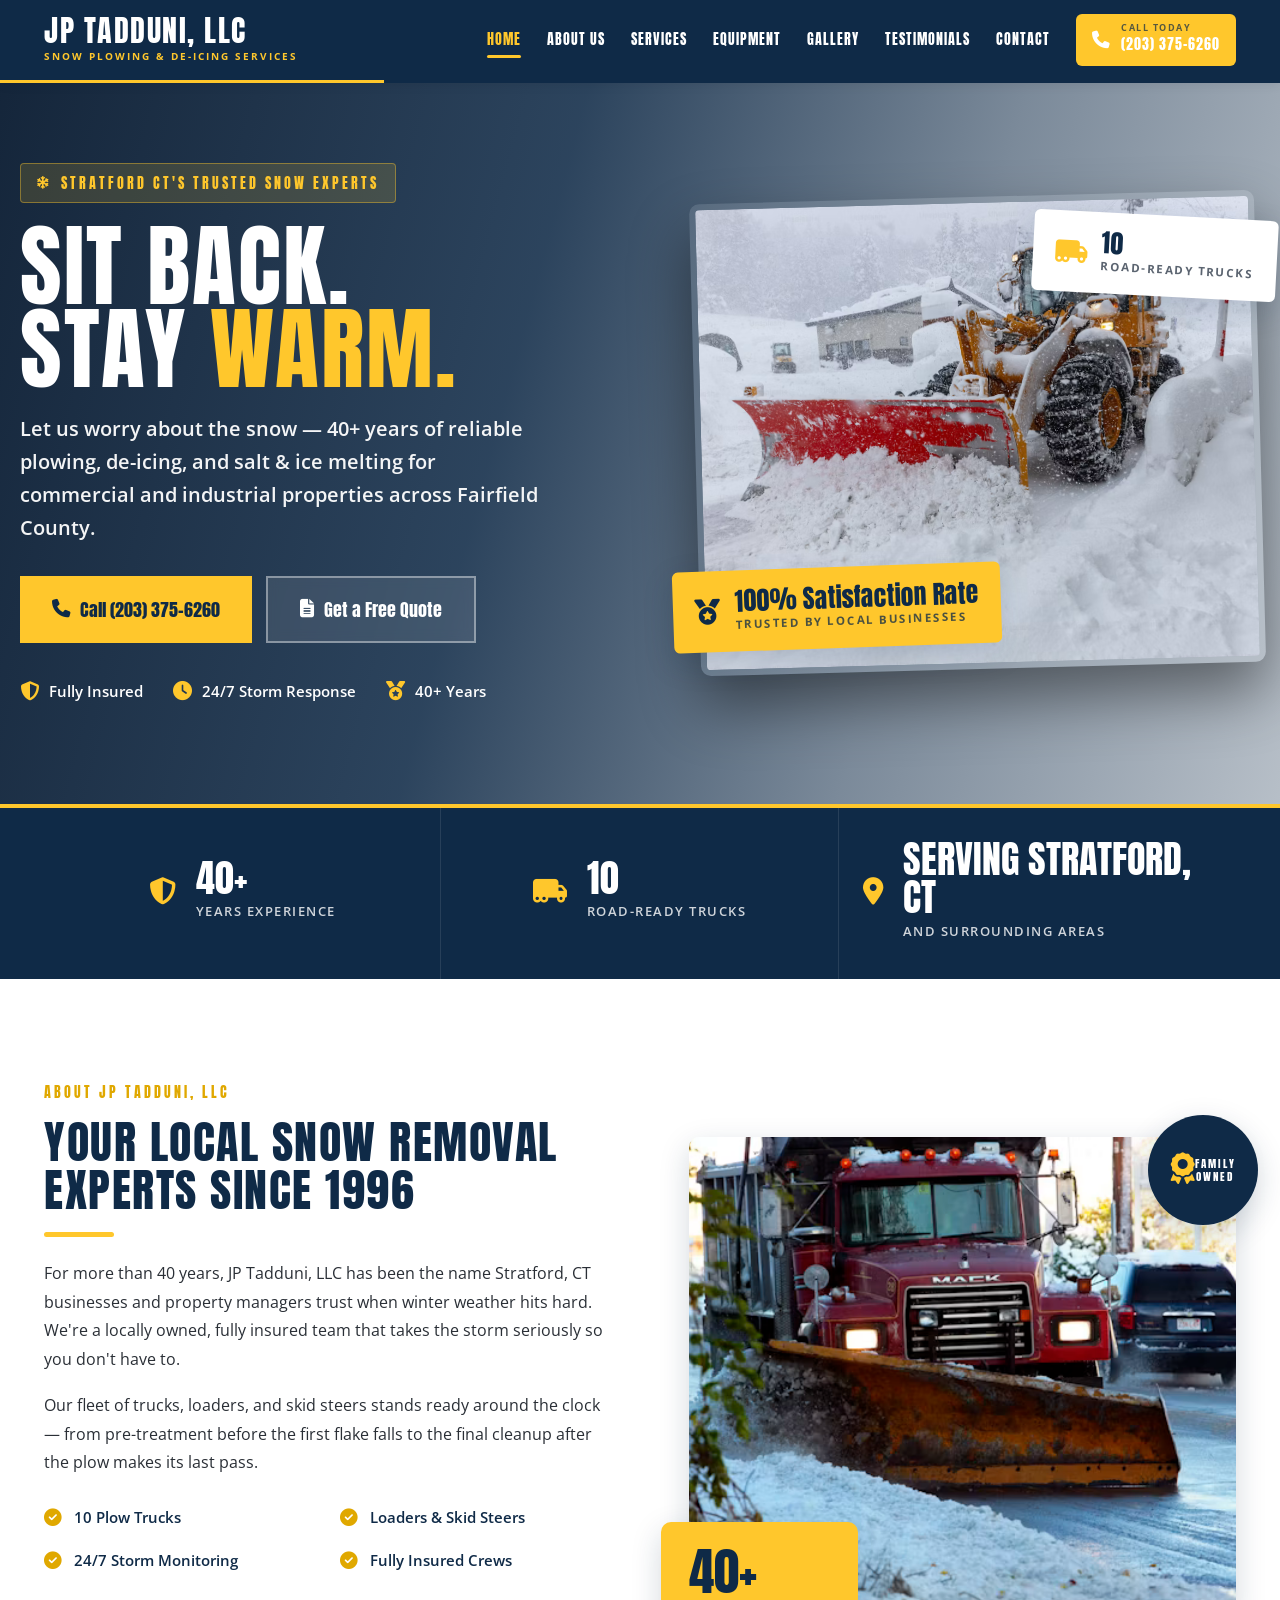
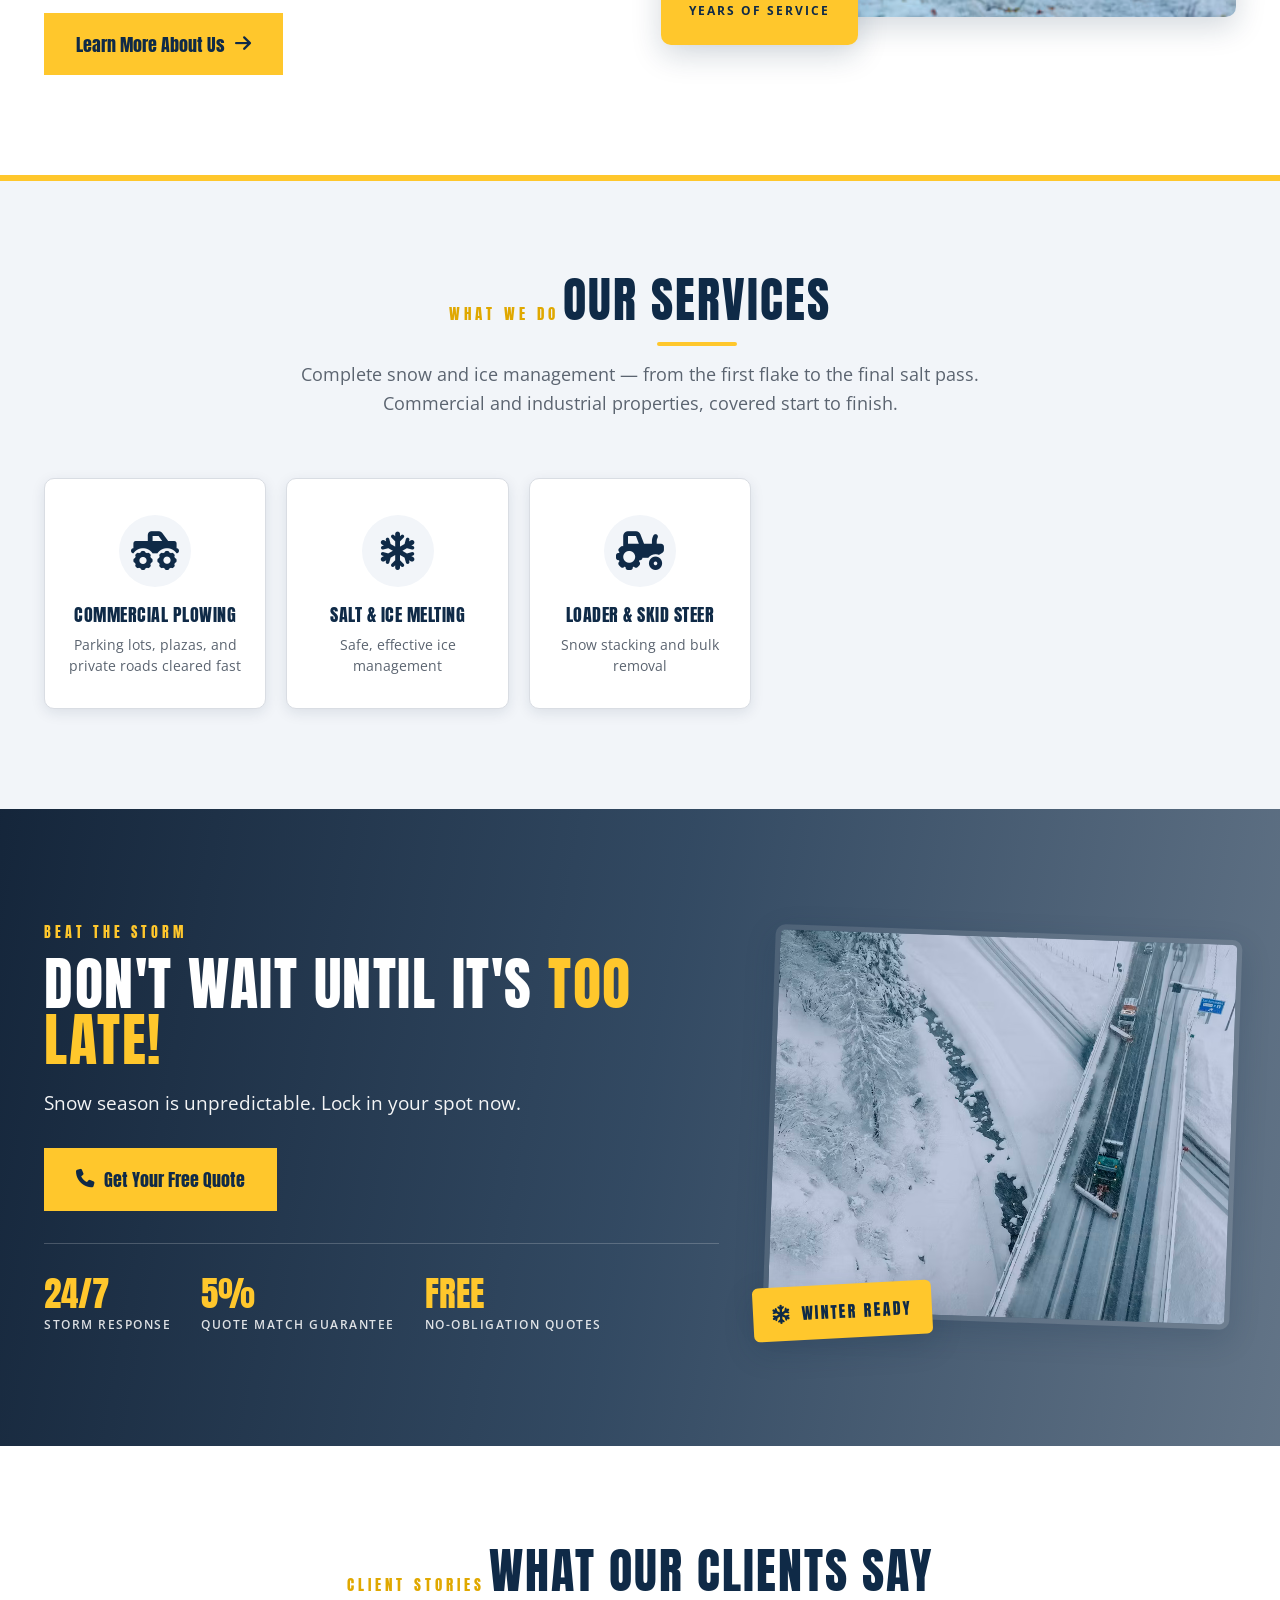
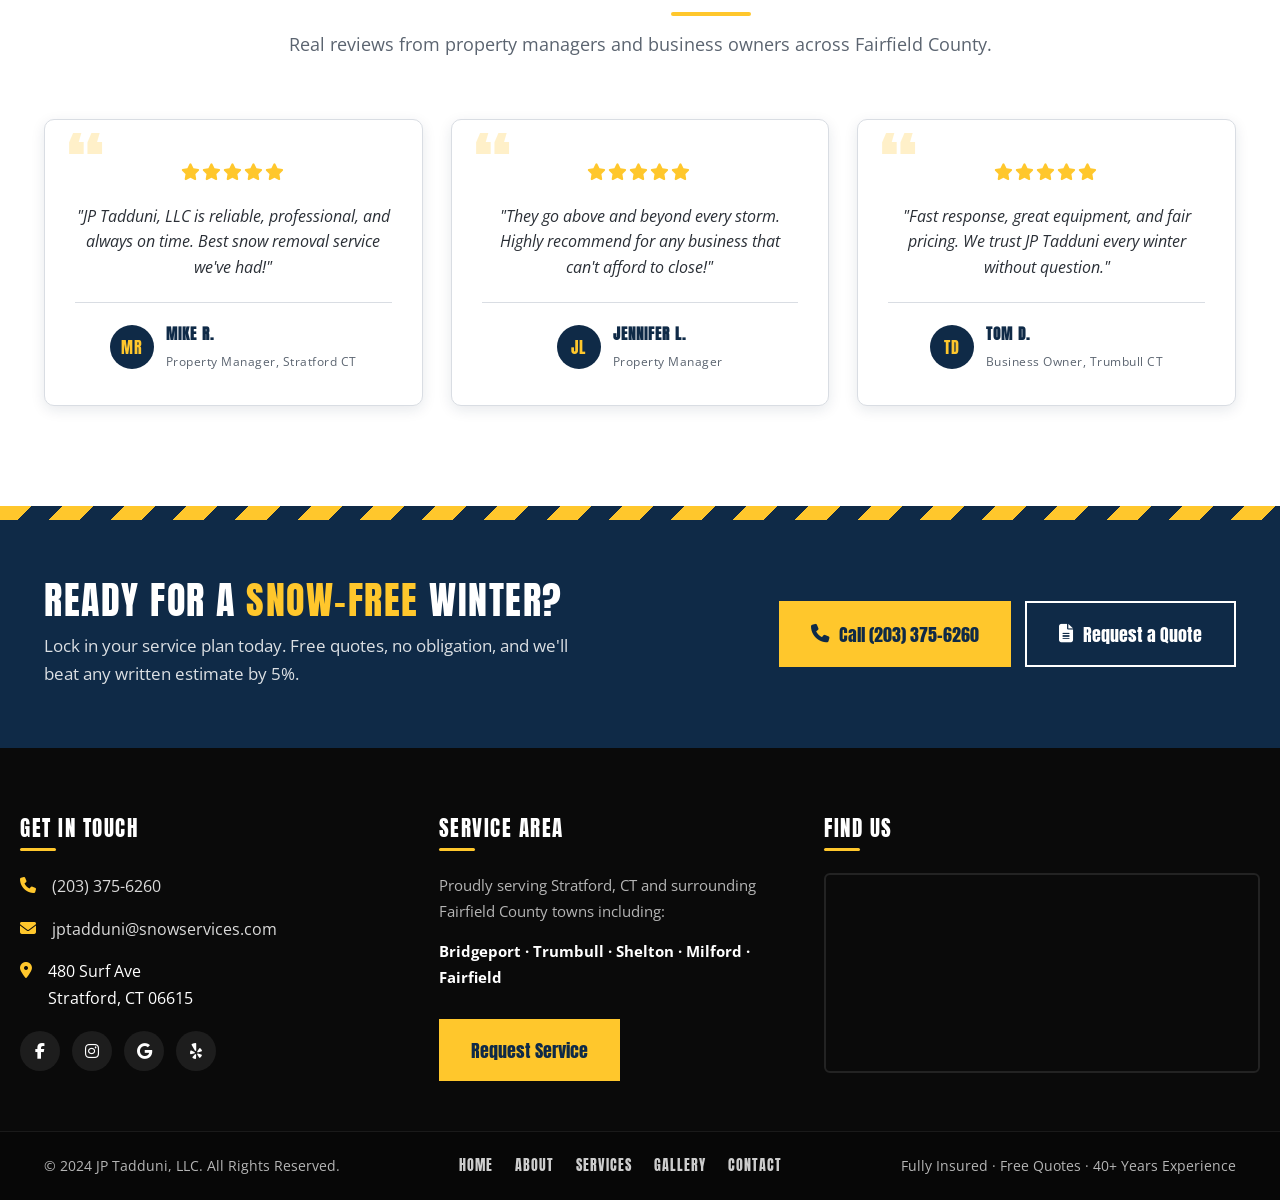
==== commit 02f00245: "9/22/2026" ====
--- a/index.html
+++ b/index.html
@@ -232,7 +232,7 @@
       <div class="cta-content">
         <span class="eyebrow">Beat The Storm</span>
         <h2>DON'T WAIT UNTIL IT'S <span class="accent">TOO LATE!</span></h2>
-        <p>Snow season is unpredictable. Lock in your spot now and we'll beat any written quote by 5% — guaranteed.</p>
+        <p>Snow season is unpredictable. Lock in your spot now.</p>
         <a href="tel:2033756260" class="btn btn-primary">
           <i class="fas fa-phone"></i>
           Get Your Free Quote
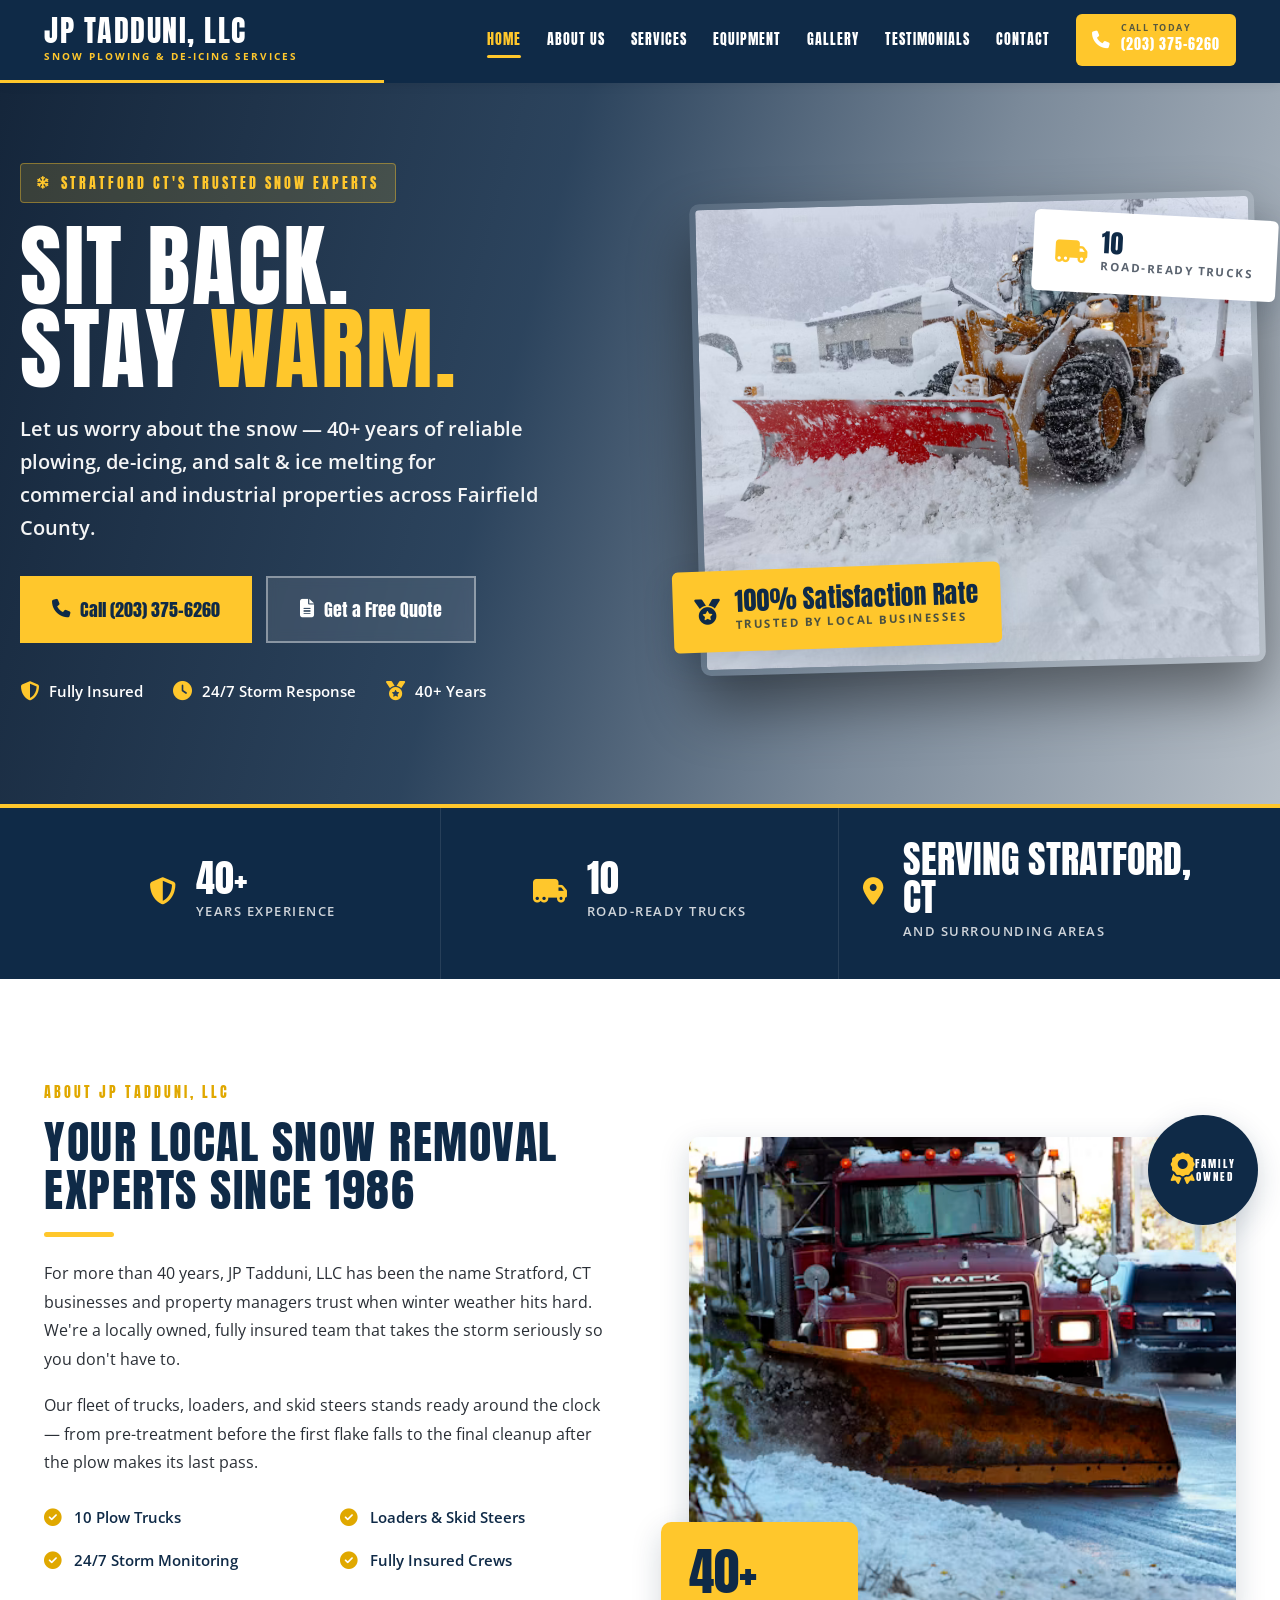
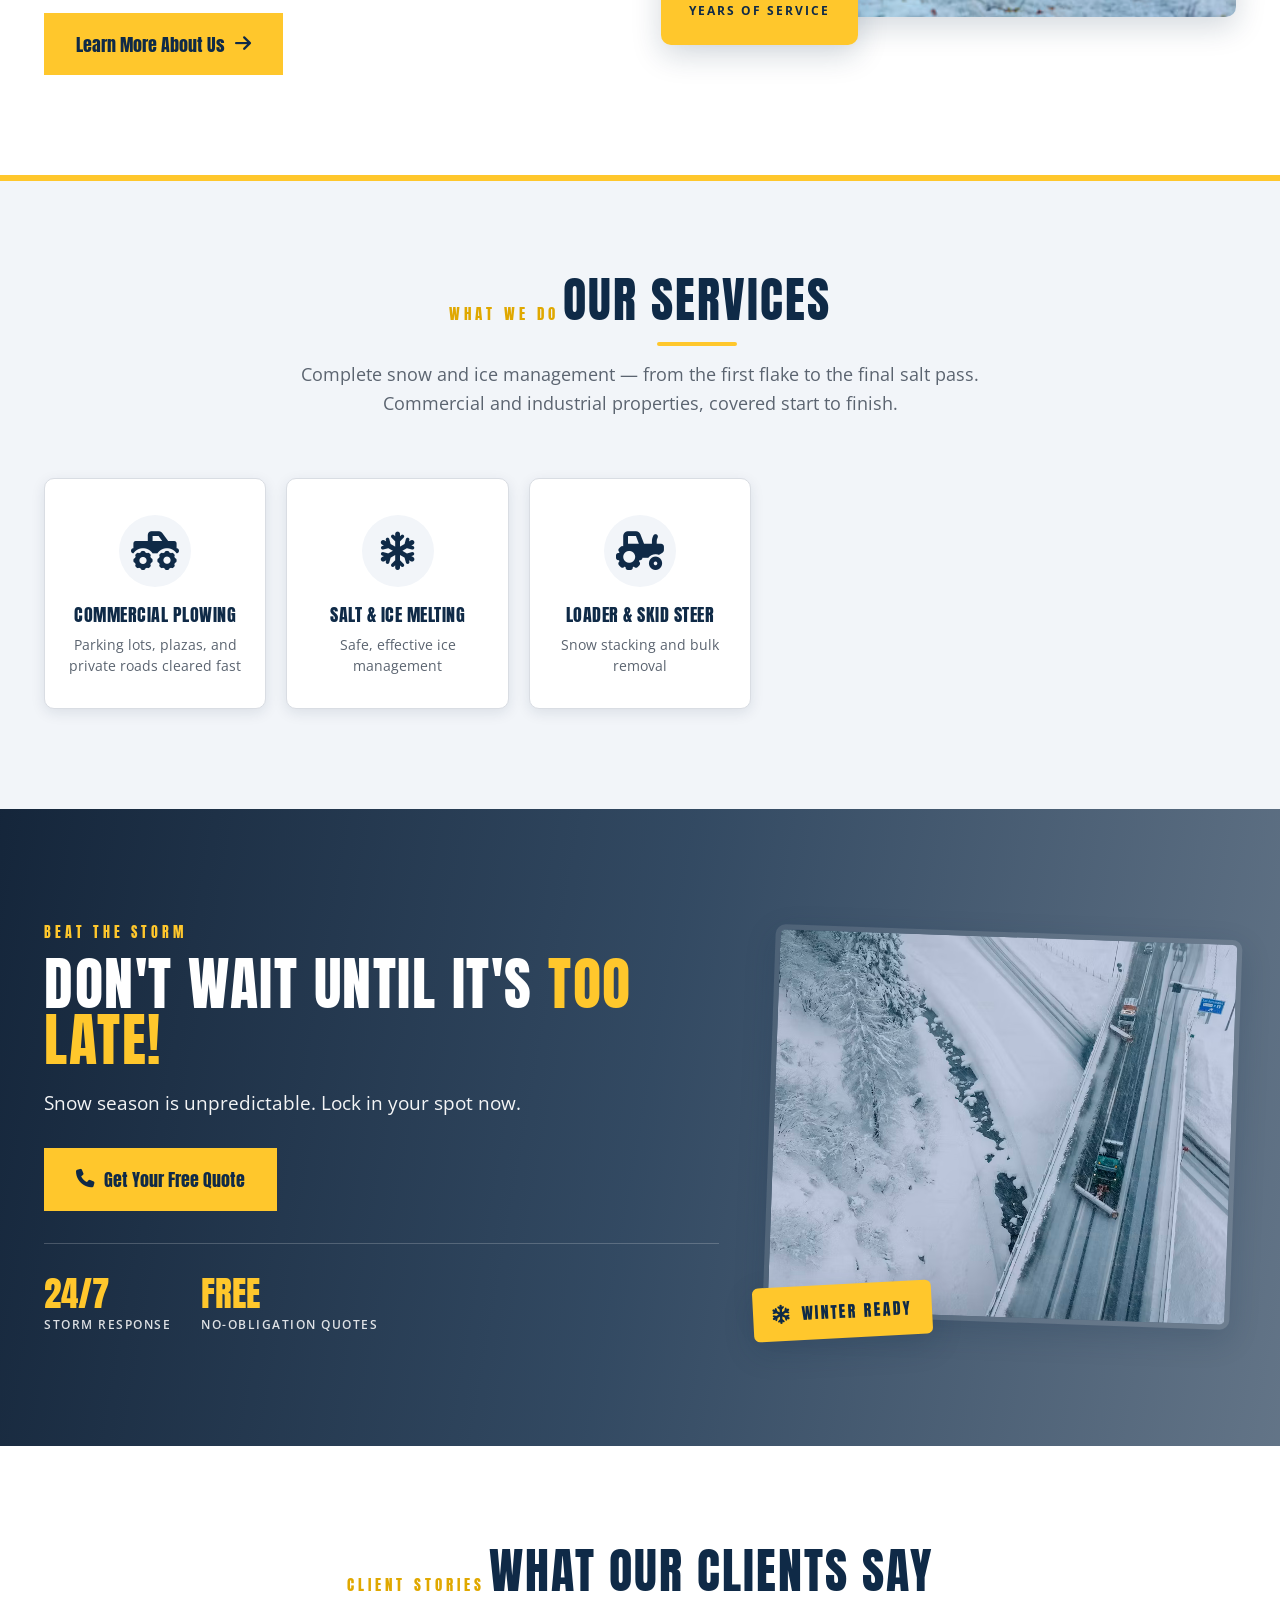
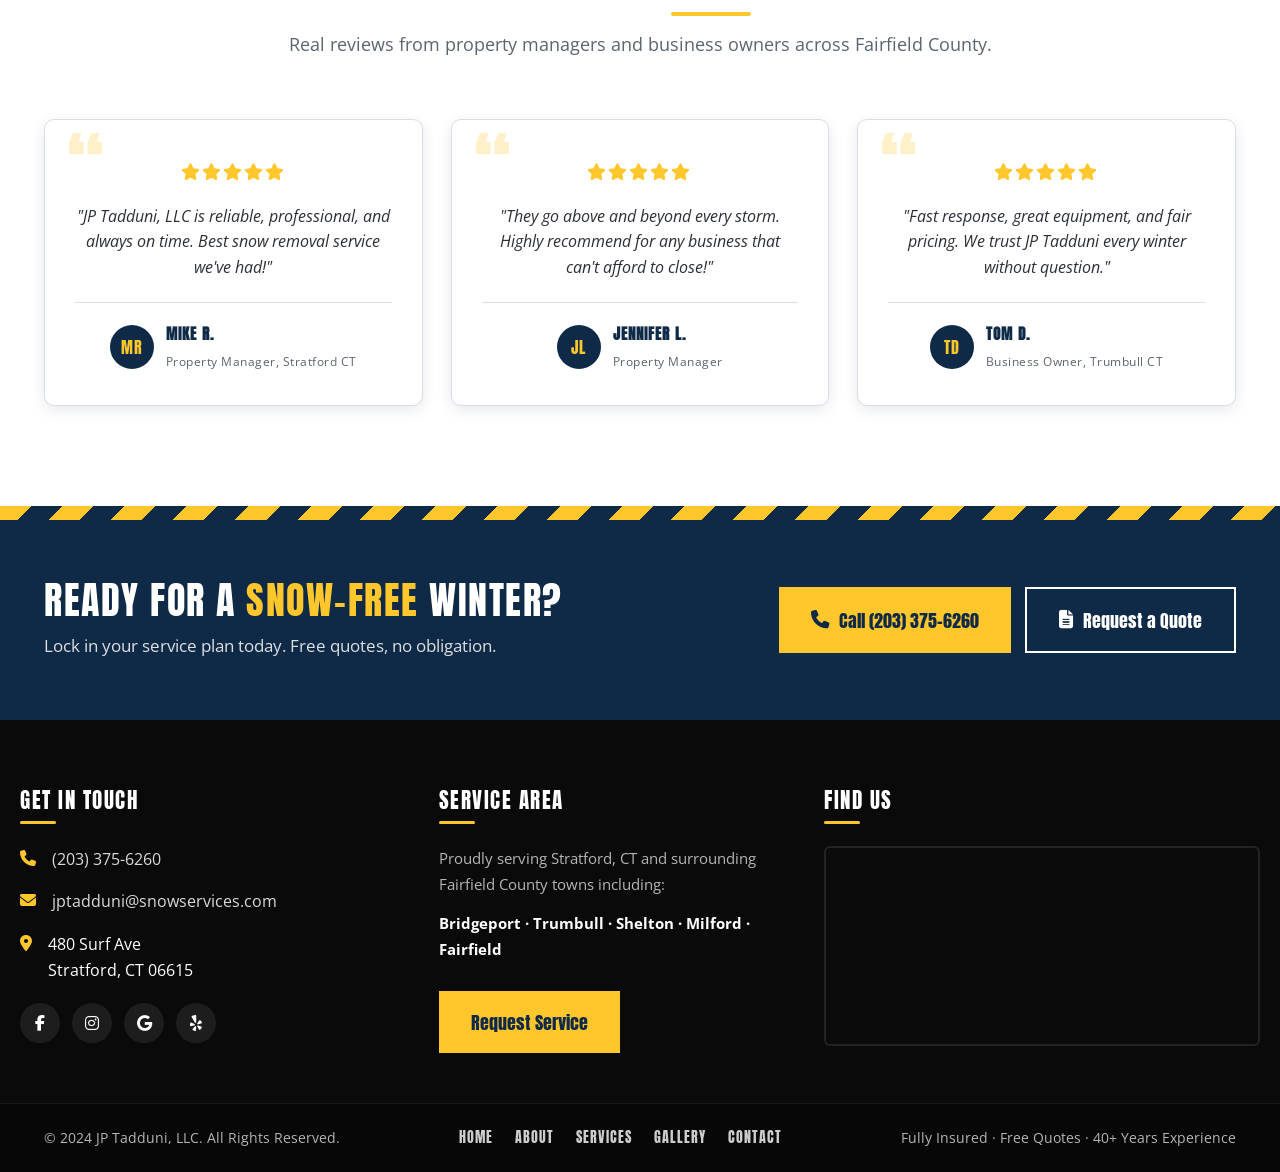
==== commit ceea882b: "9/22/2026" ====
--- a/index.html
+++ b/index.html
@@ -146,7 +146,7 @@
     <div class="container about-inner">
       <div class="about-content">
         <span class="eyebrow">About JP Tadduni, LLC</span>
-        <h2>YOUR LOCAL SNOW REMOVAL EXPERTS SINCE 1996</h2>
+        <h2>YOUR LOCAL SNOW REMOVAL EXPERTS SINCE 1986</h2>
         <p>For more than 40 years, JP Tadduni, LLC has been the name Stratford, CT businesses and property managers trust when winter weather hits hard. We're a locally owned, fully insured team that takes the storm seriously so you don't have to.</p>
         <p>Our fleet of trucks, loaders, and skid steers stands ready around the clock — from pre-treatment before the first flake falls to the final cleanup after the plow makes its last pass.</p>
         <div class="about-features">
@@ -243,10 +243,6 @@
             <span class="lbl">Storm Response</span>
           </div>
           <div class="cta-stat">
-            <div class="num">5%</div>
-            <span class="lbl">Quote Match Guarantee</span>
-          </div>
-          <div class="cta-stat">
             <div class="num">FREE</div>
             <span class="lbl">No-Obligation Quotes</span>
           </div>
@@ -329,7 +325,7 @@
       <div class="container footer-cta-inner">
         <div>
           <h3>READY FOR A <span class="accent">SNOW-FREE</span> WINTER?</h3>
-          <p>Lock in your service plan today. Free quotes, no obligation, and we'll beat any written estimate by 5%.</p>
+          <p>Lock in your service plan today. Free quotes, no obligation.</p>
         </div>
         <div class="footer-cta-actions">
           <a href="tel:2033756260" class="btn btn-primary"><i class="fas fa-phone"></i> Call (203) 375-6260</a>
